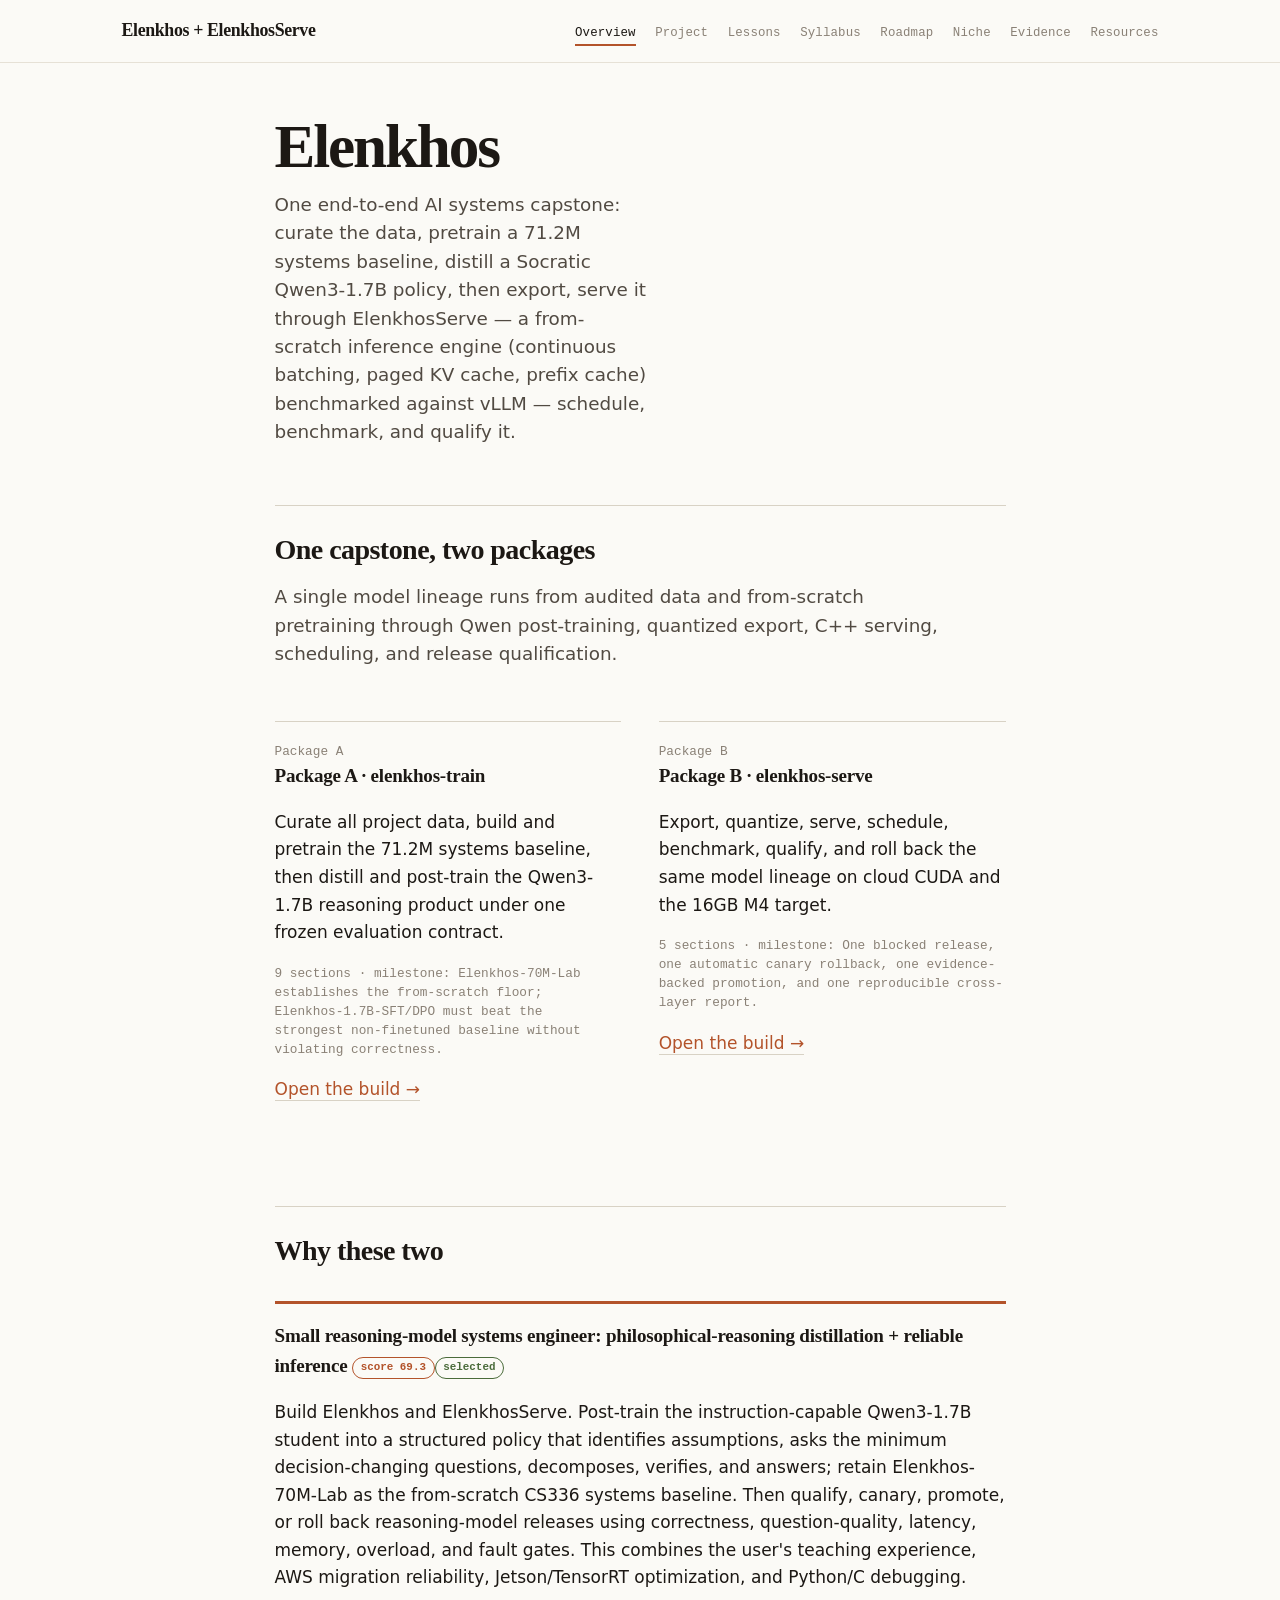
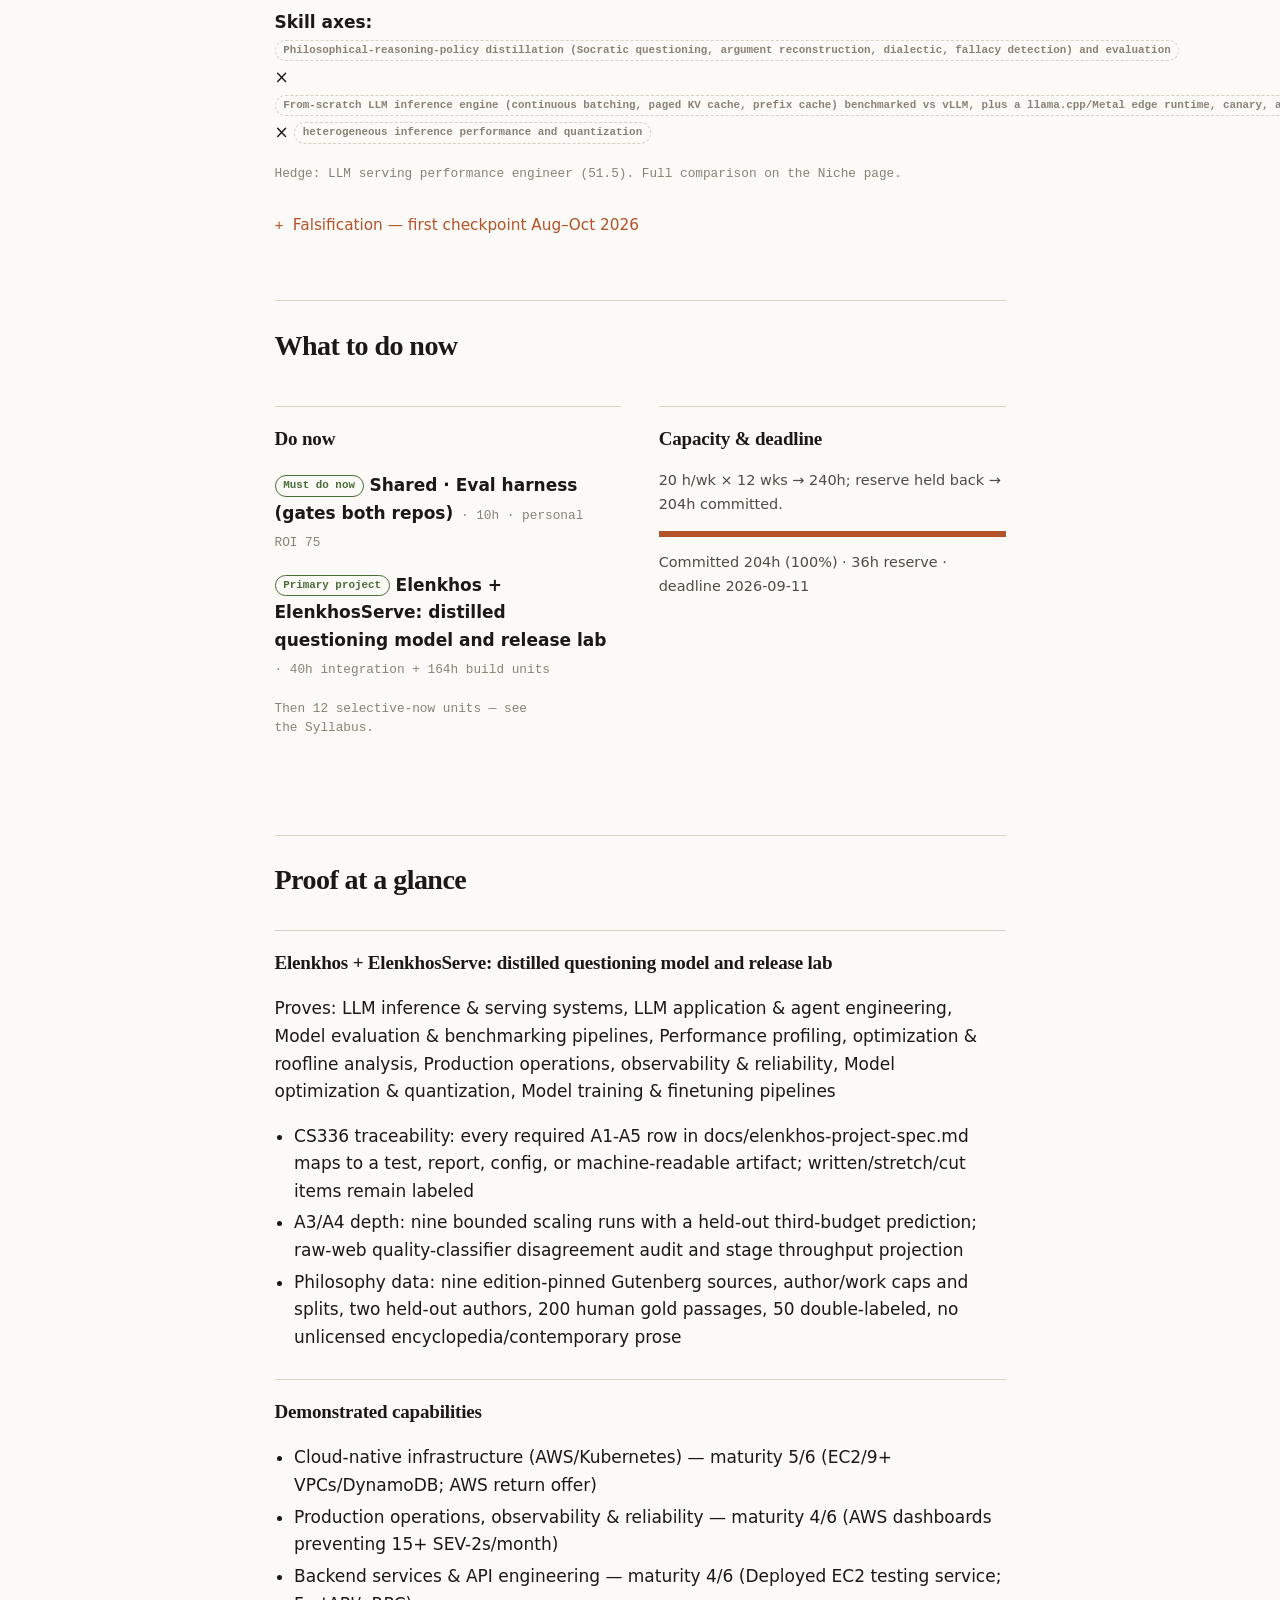
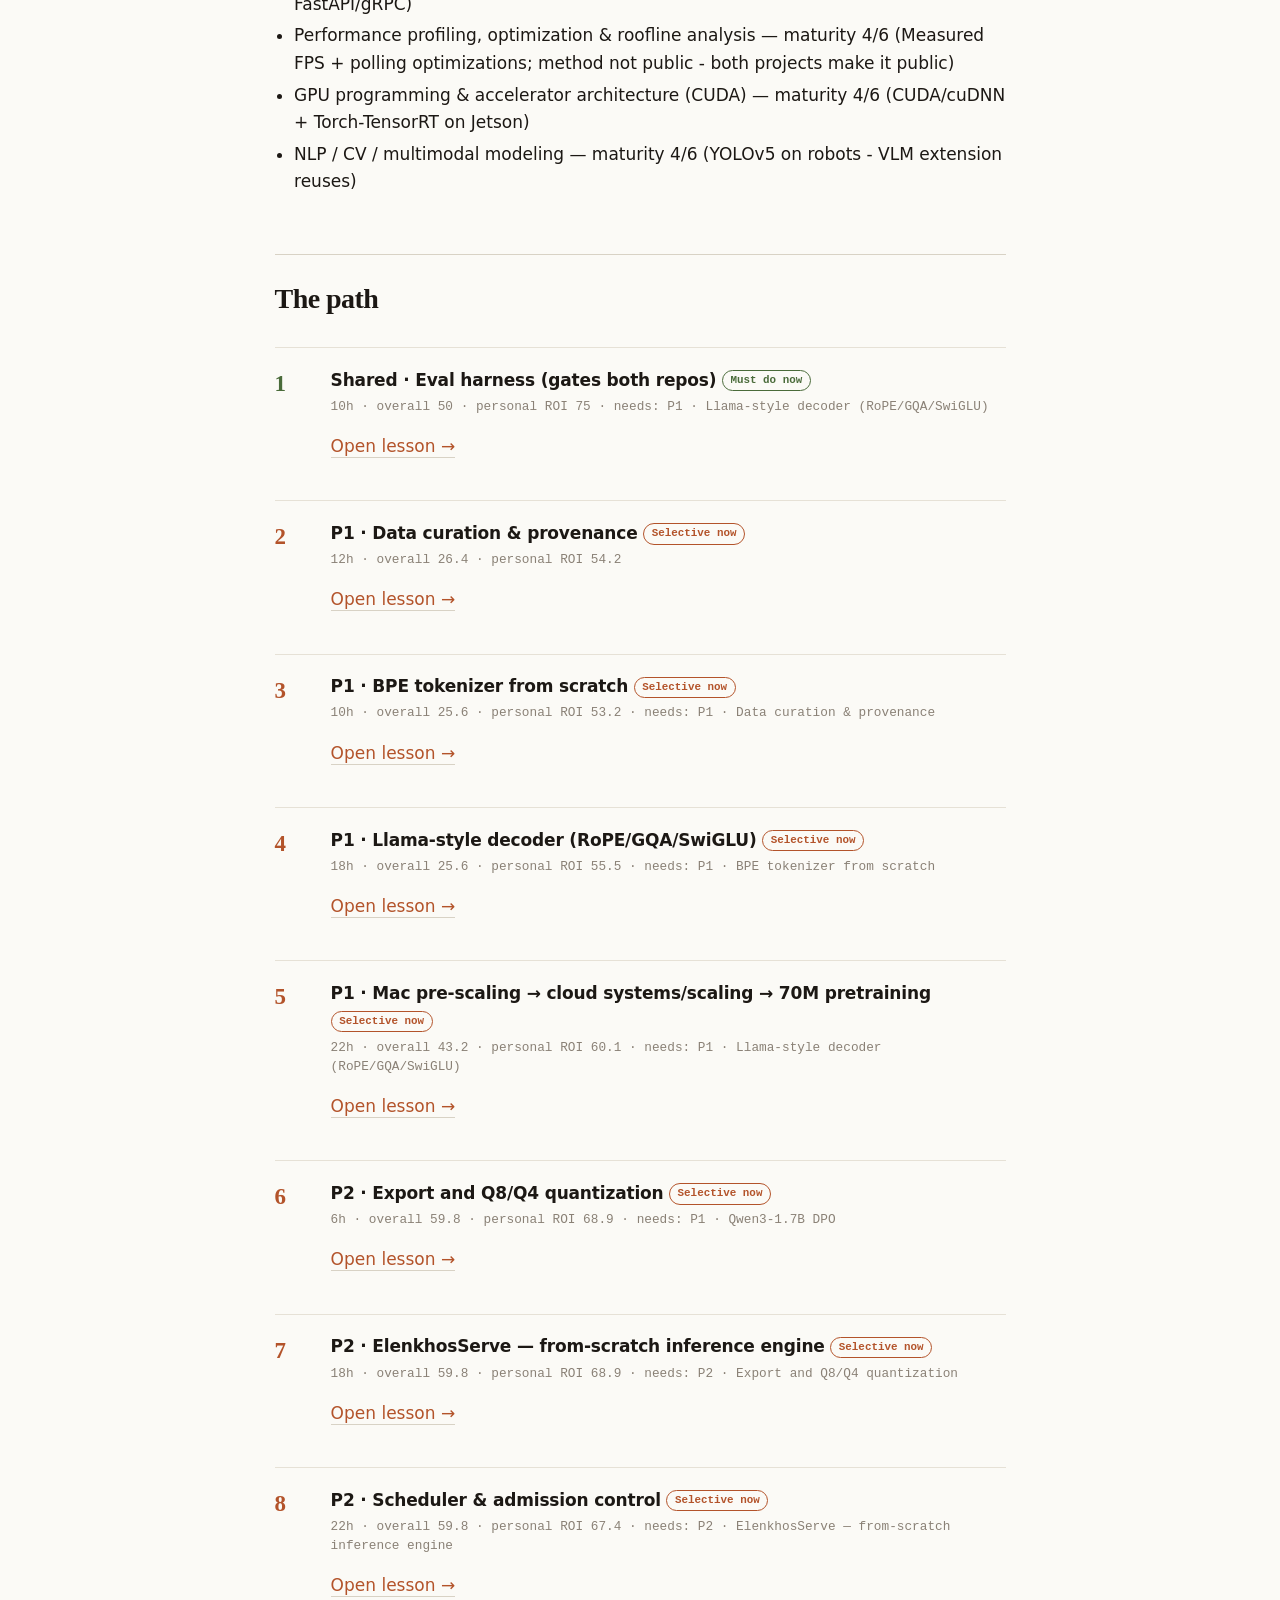
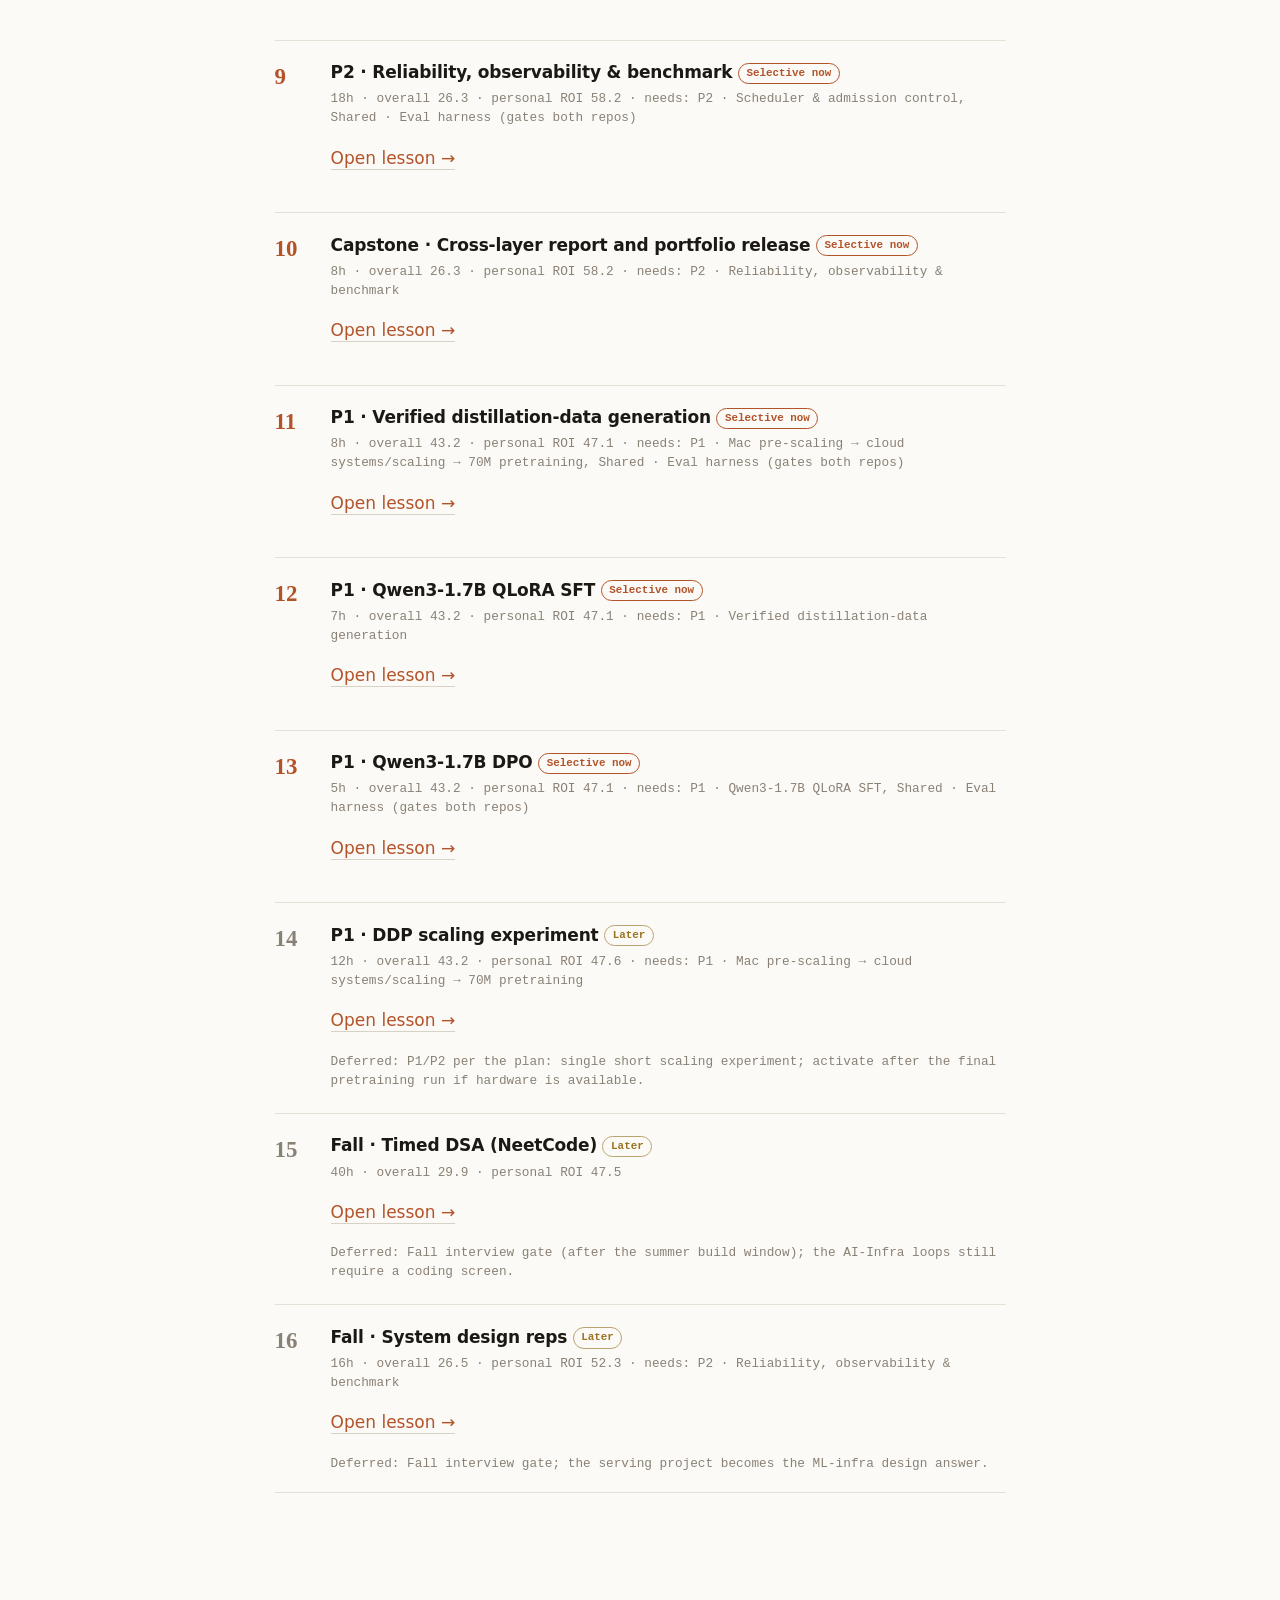
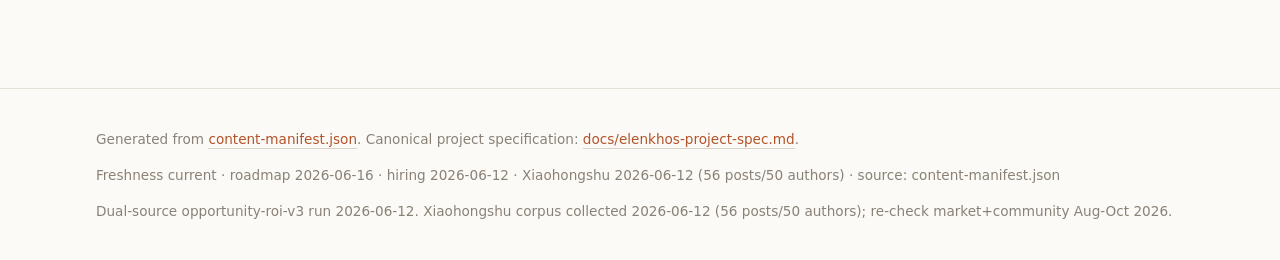
==== index.html @ 650b789c "Restructure serving half: from-scratch ElenkhosServe engine + edge runtime Reframe the serving phase" ====
<!DOCTYPE html>
<html lang="en"><head>
<meta charset="utf-8"><meta name="viewport" content="width=device-width, initial-scale=1">
<title>Overview · Elenkhos + ElenkhosServe</title><meta name="description" content="Distill a small model to reason like a philosopher — ask minimal questions, reconstruct arguments, debate objections, and catch fallacies — then qualify and serve it through ElenkhosServe.">
<link rel="stylesheet" href="styles.css?v=20260615c"></head>
<body data-page="overview">
<a class="skip-link" href="#main">Skip to content</a>
<header class="site-header"><div class="header-inner">
<a class="site-title" href="index.html">Elenkhos + ElenkhosServe</a>
<nav class="site-nav" aria-label="Site"><ul>
<li><a href="index.html" aria-current="page">Overview</a></li>
<li><a href="pages/projects.html">Project</a></li>
<li><a href="pages/lessons.html">Lessons</a></li>
<li><a href="pages/syllabus.html">Syllabus</a></li>
<li><a href="pages/roadmap.html">Roadmap</a></li>
<li><a href="pages/niche.html">Niche</a></li>
<li><a href="pages/evidence.html">Evidence</a></li>
<li><a href="pages/resources.html">Resources</a></li>
</ul></nav></div></header>
<main id="main" data-canonical-id="page-overview">
<h1>Elenkhos</h1><p class="lede">One end-to-end AI systems capstone: curate the data, pretrain a 71.2M systems baseline, distill a Socratic Qwen3-1.7B policy, then export, serve it through ElenkhosServe — a from-scratch inference engine (continuous batching, paged KV cache, prefix cache) benchmarked against vLLM — schedule, benchmark, and qualify it.</p>
<noscript><p>This site renders from <a href="content-manifest.json">content-manifest.json</a>. Enable JavaScript or read the canonical data files.</p></noscript>
</main>
<footer class="site-footer"><div class="inner">
<p>Generated from <a href="content-manifest.json">content-manifest.json</a>. Canonical project specification: <a href="docs/elenkhos-project-spec.md">docs/elenkhos-project-spec.md</a>.</p>
</div></footer>
<script src="manifest-data.js?v=20260615c"></script><script src="signals-data.js?v=20260615a"></script><script src="app.js?v=20260615c"></script>
</body></html>
---- styles.css ----
/* Original warm-paper minimalist direction (huashu-design pass).
   Direction: quiet editorial notes with rust accents, serif display type,
   compact experiment tables, visible configs and gates, and hairline hierarchy.
   Invariants preserved: :focus-visible, prefers-reduced-motion,
   .visually-hidden, .table-wrap, text-labeled chips. */

:root {
  --paper:   #fbfaf6;
  --raise:   #ffffff;
  --ink:     #1c1814;
  --ink-2:   #514a42;
  --ink-3:   #8a8176;
  --rule:    #e6e1d6;
  --rule-2:  #d8d2c5;
  --accent:  #b3532a;
  --accent-2:#8f3f1d;
  --accent-wash:#f6ece4;
  --good:    #4a6b3a;
  --warn:    #9a7320;
  --danger:  #9a4a37;
  --maxw: 46rem;
  --wide: 64rem;
  --serif: "Iowan Old Style", "Palatino Linotype", Palatino, "Book Antiqua", Georgia, serif;
  --sans: -apple-system, BlinkMacSystemFont, "Segoe UI", system-ui, sans-serif;
  --mono: "SF Mono", "JetBrains Mono", ui-monospace, Menlo, monospace;
  font-size: 17px;
}

* { box-sizing: border-box; }
html, body { margin: 0; padding: 0; }
body {
  background: var(--paper); color: var(--ink);
  font-family: var(--sans); line-height: 1.62;
  -webkit-font-smoothing: antialiased; text-rendering: optimizeLegibility;
}
::selection { background: var(--accent-wash); }

a { color: var(--accent); text-decoration: none; border-bottom: 1px solid var(--rule-2); padding-bottom: 1px; }
a:hover { color: var(--accent-2); border-bottom-color: currentColor; }
a:focus-visible, button:focus-visible, [tabindex]:focus-visible, summary:focus-visible, select:focus-visible {
  outline: 2px solid var(--accent); outline-offset: 3px; border-radius: 2px;
}

.skip-link { position: absolute; left: -9999px; top: 0; background: var(--ink); color: var(--paper); padding: .5rem 1rem; z-index: 50; }
.skip-link:focus { left: .5rem; top: .5rem; }

/* ---------- header ---------- */
header.site-header { border-bottom: 1px solid var(--rule); background: rgba(251,250,246,.96); position: sticky; top: 0; z-index: 20; }
.header-inner { max-width: var(--wide); margin: 0 auto; padding: .75rem 1.5rem; display: flex; flex-wrap: wrap; align-items: center; gap: .6rem 1.1rem; }
.site-title { font-family: var(--serif); font-weight: 700; font-size: 1.05rem; letter-spacing: -.02em; color: var(--ink); border: 0; margin-right: auto; }
.site-title:hover { color: var(--accent); }
nav.site-nav ul { display: flex; flex-wrap: wrap; gap: 0 1.15rem; list-style: none; margin: 0; padding: 0; }
nav.site-nav a { color: var(--ink-3); font-family: var(--mono); font-size: .73rem; letter-spacing: .01em; text-transform: none; border: 0; padding: .25rem 0; }
nav.site-nav a[aria-current="page"] { color: var(--ink); border-bottom: 2px solid var(--accent); }
nav.site-nav a:hover { color: var(--ink); }

/* ---------- type ---------- */
main { max-width: var(--maxw); margin: 0 auto; padding: 2.8rem 1.5rem 6rem; overflow-wrap: anywhere; }
main.wide, body[data-page="roadmap"] main, body[data-page="projects"] main, body[data-page="evidence"] main, body[data-page="resources"] main { max-width: var(--wide); }
.project-facts dd { overflow-wrap: anywhere; }
h1 { font-family: var(--serif); font-weight: 600; font-size: clamp(2.2rem, 5vw, 3.6rem); line-height: 1.04; letter-spacing: -.035em; margin: .3rem 0 .7rem; text-wrap: balance; }
h2 { font-family: var(--serif); font-weight: 600; font-size: 1.65rem; letter-spacing: -.02em; margin: 3.4rem 0 .65rem; padding-top: 1.25rem; border-top: 1px solid var(--rule-2); scroll-margin-top: 5rem; }
h3 { font-family: var(--serif); font-weight: 600; font-size: 1.12rem; letter-spacing: -.01em; margin: 1.65rem 0 .35rem; }
h4 { margin: 1.8rem 0 .4rem; font: 700 .78rem/1.3 var(--mono); letter-spacing: .02em; text-transform: uppercase; color: var(--ink-2); }
p { text-wrap: pretty; }
.lede { font-size: 1.08rem; line-height: 1.55; color: var(--ink-2); font-weight: 450; max-width: 58ch; margin: .2rem 0 1.5rem; }
main > p.lede:first-of-type { max-width: 32ch; }
strong { font-weight: 650; }

/* ---------- surfaces: hairline-first, not card-soup ---------- */
.card { background: transparent; border: 0; border-top: 1px solid var(--rule-2); border-radius: 0; padding: 1rem 0 0; margin: 1.6rem 0; box-shadow: none; }
.card h3 { margin-top: 0; }
.detail-panel { border-top: 3px solid var(--accent); }
.grid { display: grid; gap: 1.4rem 2.2rem; }
@media (min-width: 720px) { .grid-2 { grid-template-columns: 1fr 1fr; } .grid-3 { grid-template-columns: repeat(3,1fr); } }

dl { margin: .5rem 0; }
dt { font: .7rem/1.3 var(--mono); letter-spacing: .02em; text-transform: none; color: var(--ink-3); margin-top: 1rem; }
dd { margin: .1rem 0 0; }

/* ---------- chips: quiet, text-first ---------- */
.chip { display: inline-block; font: 600 .64rem/1.4 var(--mono); letter-spacing: 0; text-transform: none;
  padding: .12rem .45rem; border: 1px solid var(--rule-2); border-radius: 999px; color: var(--ink-3); background: transparent; white-space: nowrap; vertical-align: middle; }
.chip.status-must_do_now { color: var(--good); border-color: var(--good); }
.chip.status-selective_now { color: var(--accent); border-color: var(--accent); }
.chip.status-later { color: var(--warn); border-color: color-mix(in srgb, var(--warn) 50%, var(--rule-2)); }
.chip.status-optional { color: var(--ink-3); }
.chip.status-cut_for_now, .chip.decision-rejected { color: var(--danger); border-color: color-mix(in srgb, var(--danger) 45%, var(--rule-2)); }
.chip.priority-P0 { color: var(--paper); background: var(--accent); border-color: var(--accent); }
.chip.priority-P1 { color: var(--accent); border-color: var(--accent); }
.chip.priority-P2, .chip.priority-watch { color: var(--ink-3); }
.chip.lane { border-style: dashed; }
.scorerow { display: flex; flex-wrap: wrap; gap: .4rem; margin: .5rem 0; }
.chip.src-market { color: var(--ink-2); border-color: var(--rule-2); }
.chip.src-xhs { color: var(--accent); border-color: color-mix(in srgb, var(--accent) 40%, var(--rule-2)); }
.chip.src-overall { color: var(--paper); background: var(--ink); border-color: var(--ink); }

/* ---------- tables: editorial, ruled ---------- */
table { border-collapse: collapse; width: 100%; font-size: .82rem; font-variant-numeric: tabular-nums; background: var(--raise); }
caption { text-align: left; color: var(--ink-3); font-size: .8rem; padding: 0 0 .5rem; }
th, td { text-align: left; padding: .6rem .7rem; border-bottom: 1px solid var(--rule); vertical-align: top; }
thead th { font: 600 .65rem/1.3 var(--mono); letter-spacing: .01em; text-transform: none; color: var(--ink-3); border-bottom: 1.5px solid var(--rule-2); }
tbody tr:hover { background: color-mix(in srgb, var(--accent-wash) 50%, transparent); }
.table-wrap { overflow-x: auto; border: 0; }

/* ---------- capacity ---------- */
.capacity-bar { height: 6px; background: var(--rule); border-radius: 0; overflow: hidden; margin: .5rem 0; }
.capacity-bar > span { display: block; height: 100%; background: var(--accent); }
.capacity-note { font-size: .85rem; color: var(--ink-2); }

/* ---------- the numbered project/path spine (signature detail) ---------- */
.path { list-style: none; margin: 1.5rem 0; padding: 0; }
.path li { position: relative; padding: 1.1rem 0 1.1rem 3.3rem; border-top: 1px solid var(--rule); }
.path li:last-child { border-bottom: 1px solid var(--rule); }
.path .dot { position: absolute; left: 0; top: 1rem; width: 2.1rem; height: 2.1rem; border: 0; background: transparent;
  display: flex; align-items: flex-start; justify-content: flex-start; box-shadow: none;
  font-family: var(--serif); font-size: 1.35rem; font-weight: 600; color: var(--rule-2); }
.path li[data-status="must_do_now"] .dot { color: var(--good); }
.path li[data-status="selective_now"] .dot { color: var(--accent); }
.path li[data-status="later"] .dot { color: var(--ink-3); }
.path strong { font-size: 1rem; font-weight: 700; letter-spacing: -.01em; }
.path-meta { font: .75rem/1.5 var(--mono); color: var(--ink-3); margin-top: .15rem; }
.path details, details { border: 0; border-radius: 0; padding: 0; margin: .5rem 0; background: transparent; }
details summary { cursor: pointer; font-size: .9rem; color: var(--accent); list-style: none; padding: .2rem 0; }
details summary::-webkit-details-marker { display: none; }
details summary::before { content: "+ "; font-family: var(--mono); }
details[open] summary::before { content: "– "; }
details[open] summary { color: var(--ink-2); }
.code-panel { border-top: 1px solid var(--rule); padding-top: .35rem; }
.pipeline-panel { border-top: 1px solid var(--rule); padding-top: .35rem; }
.pipeline-panel .project-facts { margin-top: .75rem; }

/* ---------- training pipeline: data flow + sanity-vs-scale phases ---------- */
.data-flow { list-style: none; counter-reset: flow; padding-left: 0; margin: .5rem 0 1.3rem; }
.data-flow > li { counter-increment: flow; position: relative; border-left: 2px solid var(--rule-2); padding: .3rem 0 .45rem 2.2rem; margin: 0; }
.data-flow > li::before { content: counter(flow); position: absolute; left: .5rem; top: .25rem; font: 600 .95rem/1 var(--serif); color: var(--accent); }
.training-phases { margin: 1rem 0 1.4rem; }
.phase-card { border-left: 3px solid var(--rule-2); padding: .15rem 0 .15rem 1rem; margin: 0; }
.phase-card.is-sanity { border-left-color: var(--good); }
.phase-card.is-scale { border-left-color: var(--accent); }
.phase-card h4, .phase-card h5 { margin: 0 0 .15rem; font: 700 .85rem/1.35 var(--mono); letter-spacing: .01em; color: var(--ink); text-transform: none; }
.phase-card .project-facts { margin-top: .35rem; }
.code-panel pre {
  max-width: 100%;
  overflow-x: auto;
  padding: .9rem 1rem;
  border: 1px solid var(--rule);
  border-radius: 4px;
  background: var(--raise);
  color: var(--ink);
  font: .78rem/1.55 var(--mono);
  tab-size: 2;
}
.code-panel code { font: inherit; white-space: pre; }
.config {
  max-width: 100%;
  overflow-x: auto;
  margin: .7rem 0 1.2rem;
  padding: 1rem 1.1rem;
  border: 1px solid #3a3028;
  border-radius: 5px;
  background: #241f1a;
  color: #f3eee7;
  font: .77rem/1.6 var(--mono);
  white-space: pre;
  tab-size: 2;
}
main > section { scroll-margin-top: 5rem; }
body[data-page="lessons"] main > section { padding-bottom: 1rem; }
body[data-page="lessons"] main > section + section { margin-top: 2.5rem; }

/* ---------- filters ---------- */
.filterbar { display: flex; flex-wrap: wrap; gap: .5rem; margin: 1.2rem 0; }
.filterbar button { border: 1px solid var(--rule-2); background: transparent; border-radius: 999px; padding: .25rem .8rem; font: inherit; font-size: .78rem; letter-spacing: .03em; cursor: pointer; color: var(--ink-3); }
.filterbar button:hover { color: var(--ink); border-color: var(--ink-3); }
.filterbar button[aria-pressed="true"] { background: var(--ink); color: var(--paper); border-color: var(--ink); }
.filterbar a.chip { text-decoration: none; }

/* ---------- dependency board ---------- */
.dep-board { display: grid; gap: 1.4rem; margin: 1.4rem 0; }
@media (min-width: 860px) { .dep-board { grid-template-columns: repeat(4,1fr); } }
.dep-col { border-top: 1.5px solid var(--rule-2); padding-top: .5rem; }
.dep-col h3 { margin: 0 0 .5rem; font-family: var(--sans); font-size: .68rem; letter-spacing: .07em; text-transform: uppercase; color: var(--ink-3); font-weight: 600; }
.unit-node { display: block; width: 100%; text-align: left; border: 0; border-left: 2px solid var(--rule-2); border-radius: 0; padding: .45rem 0 .55rem .7rem; margin: 0 0 .9rem; background: transparent; cursor: pointer; font: inherit; color: inherit; }
.unit-node:hover { border-left-color: var(--accent); }
.unit-node strong { font-weight: 700; }
.unit-node .hours { color: var(--ink-3); font-size: .78rem; display: block; margin-top: .15rem; }
.unit-node[aria-pressed="true"] { border-left-color: var(--accent); border-left-width: 3px; }
.unit-node.is-prereq { border-left-color: var(--good); }
.unit-node.dimmed { opacity: .42; }

/* exercise / gate list */
.gate-list-block { list-style: none; padding: 0; margin: .6rem 0; }
.gate-list-block > li { border-left: 2px solid var(--rule-2); padding: .35rem 0 .35rem .8rem; margin: .55rem 0; }
ul { padding-left: 1.15rem; }
li { margin: .25rem 0; }

footer.site-footer { border-top: 1px solid var(--rule); margin-top: 4rem; padding: 1.5rem; font-size: .8rem; color: var(--ink-3); }
.site-footer .inner { max-width: var(--wide); margin: 0 auto; }
.provenance { font-size: .8rem; color: var(--ink-3); }

.visually-hidden { position: absolute; width: 1px; height: 1px; margin: -1px; padding: 0; overflow: hidden; clip: rect(0 0 0 0); white-space: nowrap; border: 0; }

/* motion: one quiet settle; honor reduced-motion */
main { animation: rise .4s ease both; }
@keyframes rise { from { opacity: 0; transform: translateY(4px); } to { opacity: 1; transform: none; } }
button, .unit-node, a, summary, .chip { transition: color .15s ease, border-color .15s ease, background-color .15s ease, opacity .15s ease; }
@media (prefers-reduced-motion: reduce) {
  *, *::before, *::after { transition-duration: .01ms !important; animation-duration: .01ms !important; animation-iteration-count: 1 !important; scroll-behavior: auto !important; }
  main { animation: none; }
}
@media (max-width: 640px) {
  :root { font-size: 16px; }
  .header-inner { padding: .7rem 1.1rem; }
  nav.site-nav { order: 3; width: 100%; overflow-x: auto; padding-bottom: .2rem; }
  nav.site-nav ul { width: max-content; flex-wrap: nowrap; }
  main { padding: 1.6rem 1.1rem 4rem; }
  h2 { margin-top: 2.2rem; }
  th, td { min-width: 8rem; }
}
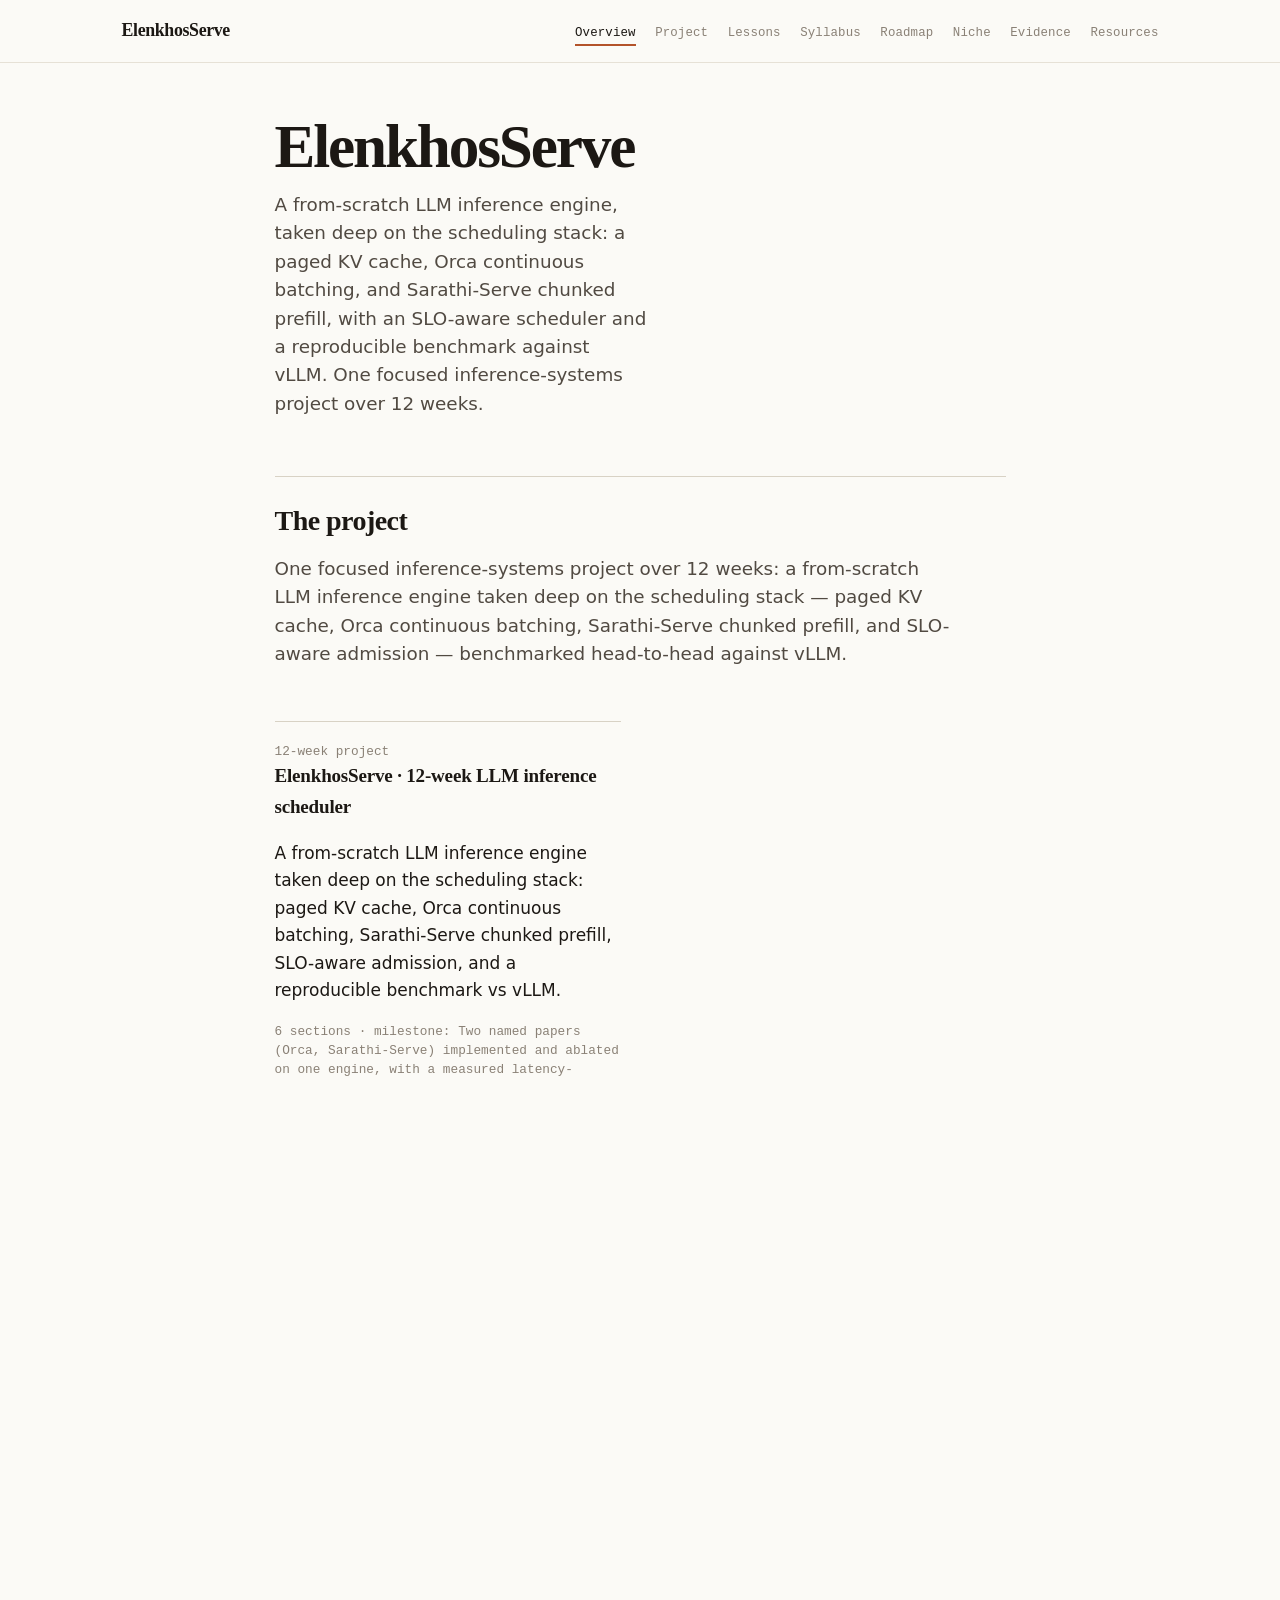
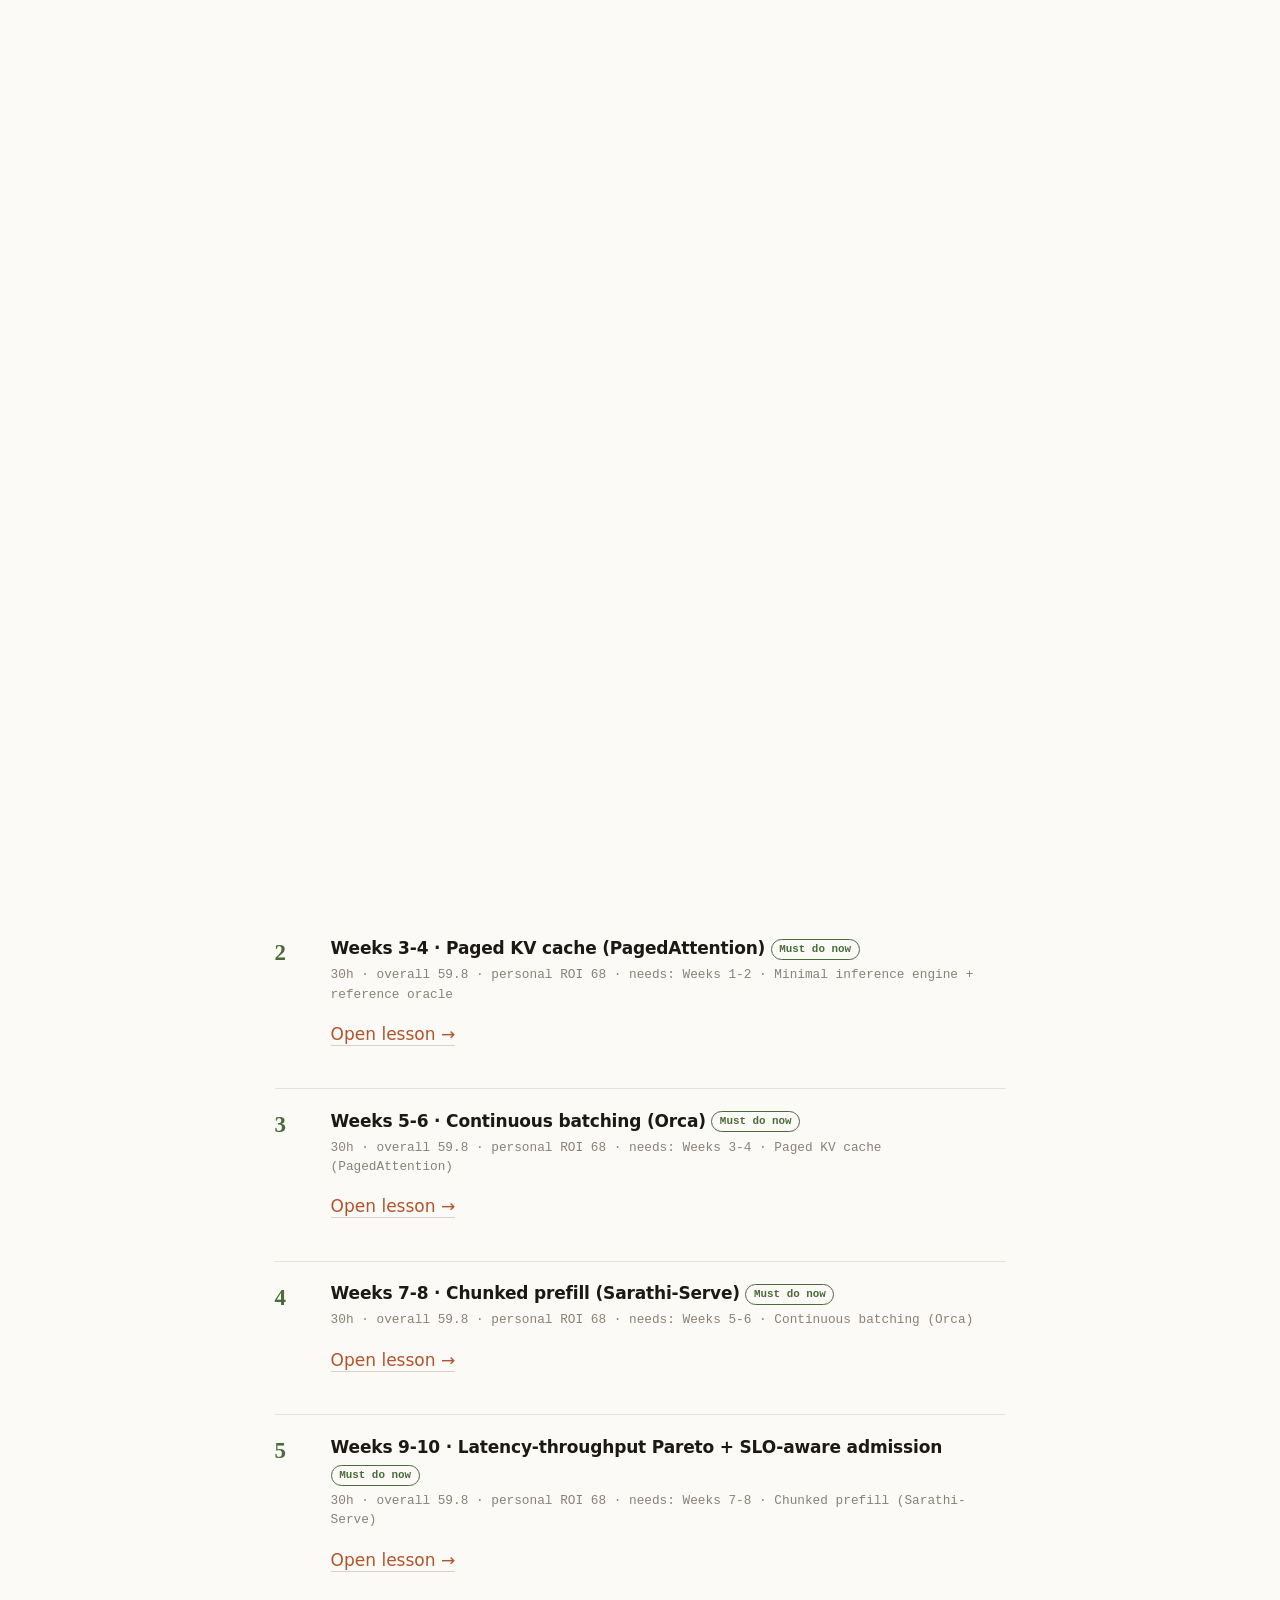
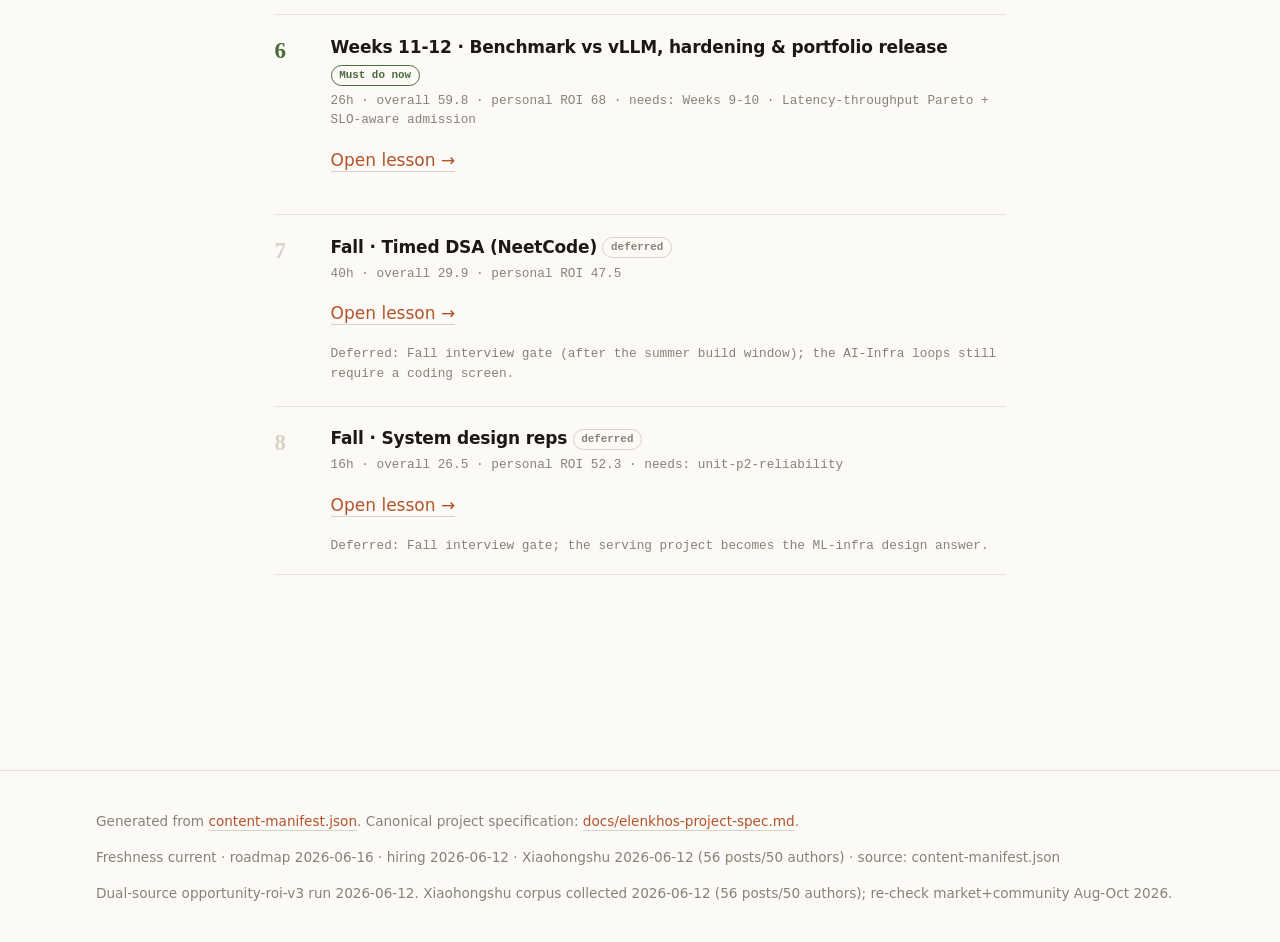
==== commit d47bb544: "Refocus site: single 12-week LLM inference-scheduler project Full revision from the two-package trai" ====
--- a/index.html
+++ b/index.html
@@ -1,12 +1,12 @@
 <!DOCTYPE html>
 <html lang="en"><head>
 <meta charset="utf-8"><meta name="viewport" content="width=device-width, initial-scale=1">
-<title>Overview · Elenkhos + ElenkhosServe</title><meta name="description" content="Distill a small model to reason like a philosopher — ask minimal questions, reconstruct arguments, debate objections, and catch fallacies — then qualify and serve it through ElenkhosServe.">
-<link rel="stylesheet" href="styles.css?v=20260615c"></head>
+<title>Overview · ElenkhosServe</title><meta name="description" content="A 12-week, depth-first LLM inference project: build a from-scratch engine, then implement a paged KV cache, Orca continuous batching, and Sarathi-Serve chunked prefill, benchmarked against vLLM.">
+<link rel="stylesheet" href="styles.css?v=20260616a"></head>
 <body data-page="overview">
 <a class="skip-link" href="#main">Skip to content</a>
 <header class="site-header"><div class="header-inner">
-<a class="site-title" href="index.html">Elenkhos + ElenkhosServe</a>
+<a class="site-title" href="index.html">ElenkhosServe</a>
 <nav class="site-nav" aria-label="Site"><ul>
 <li><a href="index.html" aria-current="page">Overview</a></li>
 <li><a href="pages/projects.html">Project</a></li>
@@ -18,11 +18,11 @@
 <li><a href="pages/resources.html">Resources</a></li>
 </ul></nav></div></header>
 <main id="main" data-canonical-id="page-overview">
-<h1>Elenkhos</h1><p class="lede">One end-to-end AI systems capstone: curate the data, pretrain a 71.2M systems baseline, distill a Socratic Qwen3-1.7B policy, then export, serve it through ElenkhosServe — a from-scratch inference engine (continuous batching, paged KV cache, prefix cache) benchmarked against vLLM — schedule, benchmark, and qualify it.</p>
+<h1>ElenkhosServe</h1><p class="lede">A from-scratch LLM inference engine, taken deep on the scheduling stack: a paged KV cache, Orca continuous batching, and Sarathi-Serve chunked prefill, with an SLO-aware scheduler and a reproducible benchmark against vLLM. One focused inference-systems project over 12 weeks.</p>
 <noscript><p>This site renders from <a href="content-manifest.json">content-manifest.json</a>. Enable JavaScript or read the canonical data files.</p></noscript>
 </main>
 <footer class="site-footer"><div class="inner">
 <p>Generated from <a href="content-manifest.json">content-manifest.json</a>. Canonical project specification: <a href="docs/elenkhos-project-spec.md">docs/elenkhos-project-spec.md</a>.</p>
 </div></footer>
-<script src="manifest-data.js?v=20260615c"></script><script src="signals-data.js?v=20260615a"></script><script src="app.js?v=20260615c"></script>
+<script src="manifest-data.js?v=20260616a"></script><script src="signals-data.js?v=20260616a"></script><script src="app.js?v=20260616a"></script>
 </body></html>
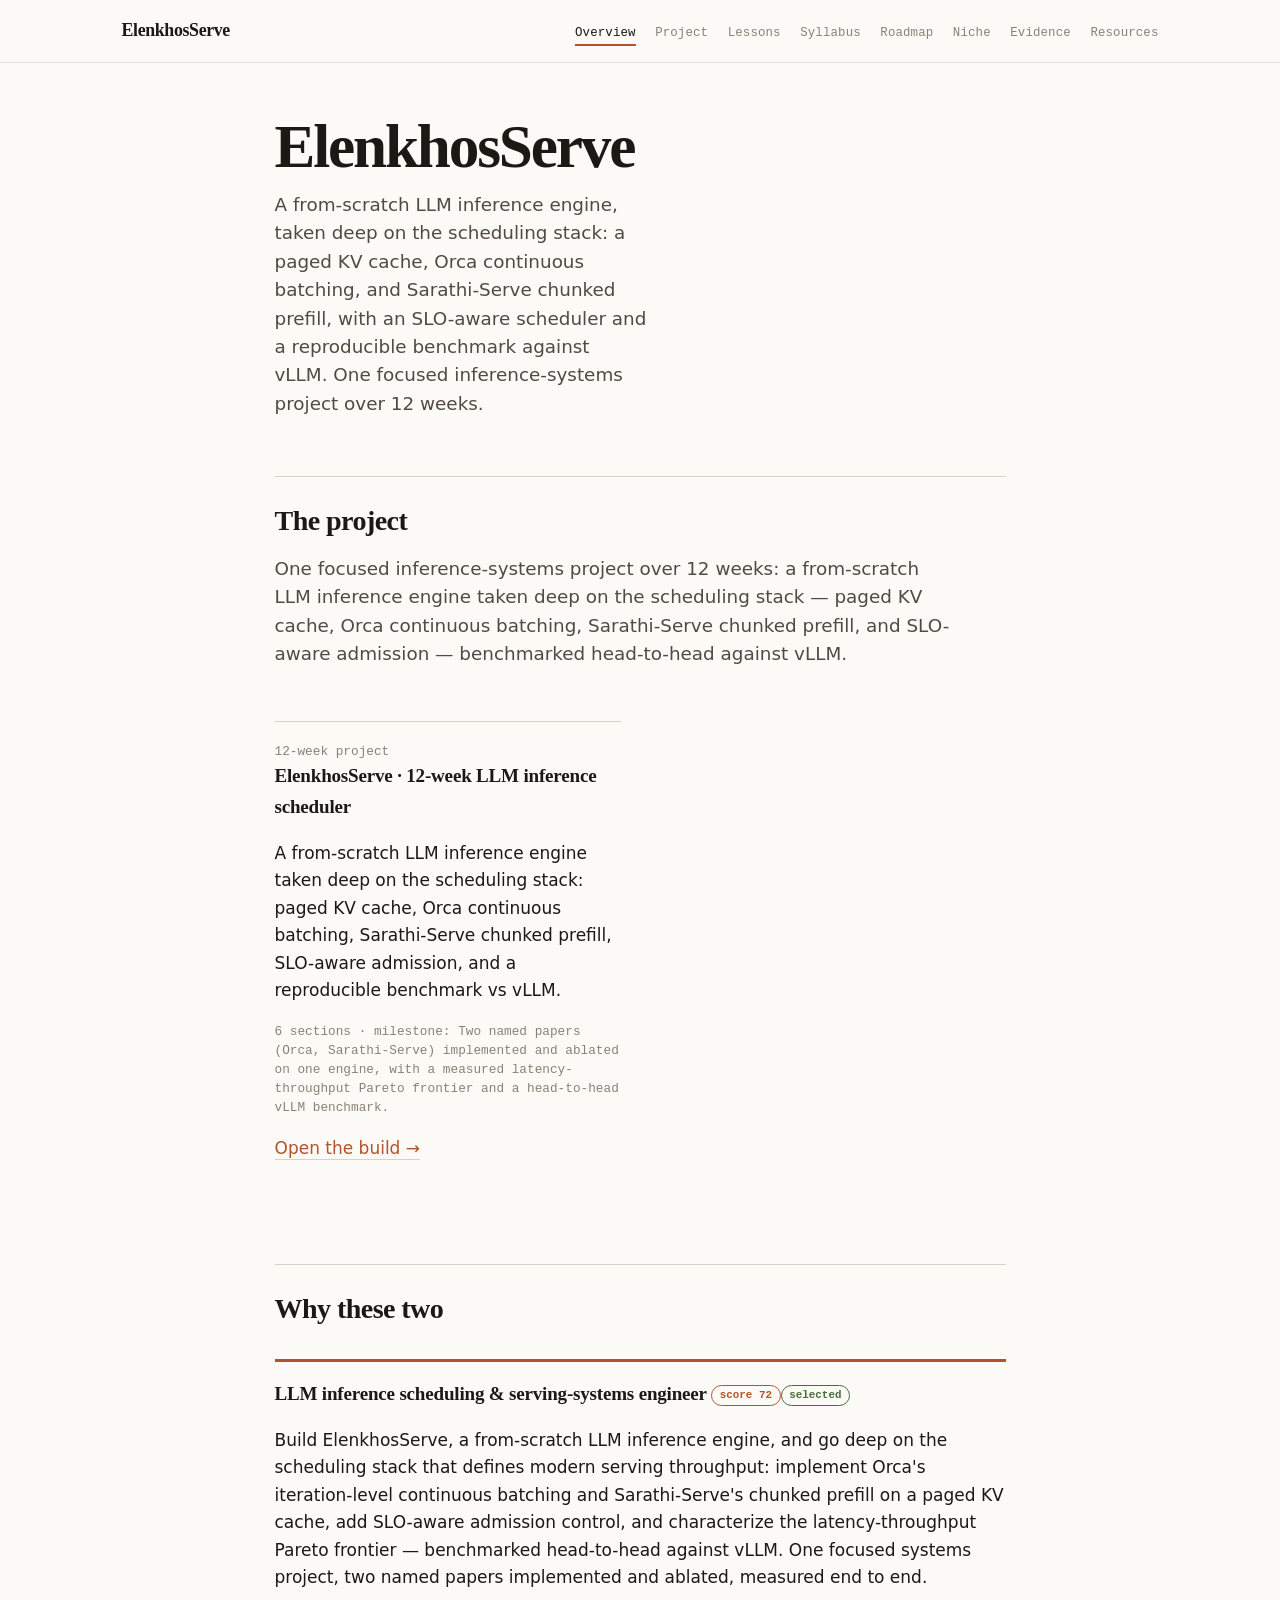
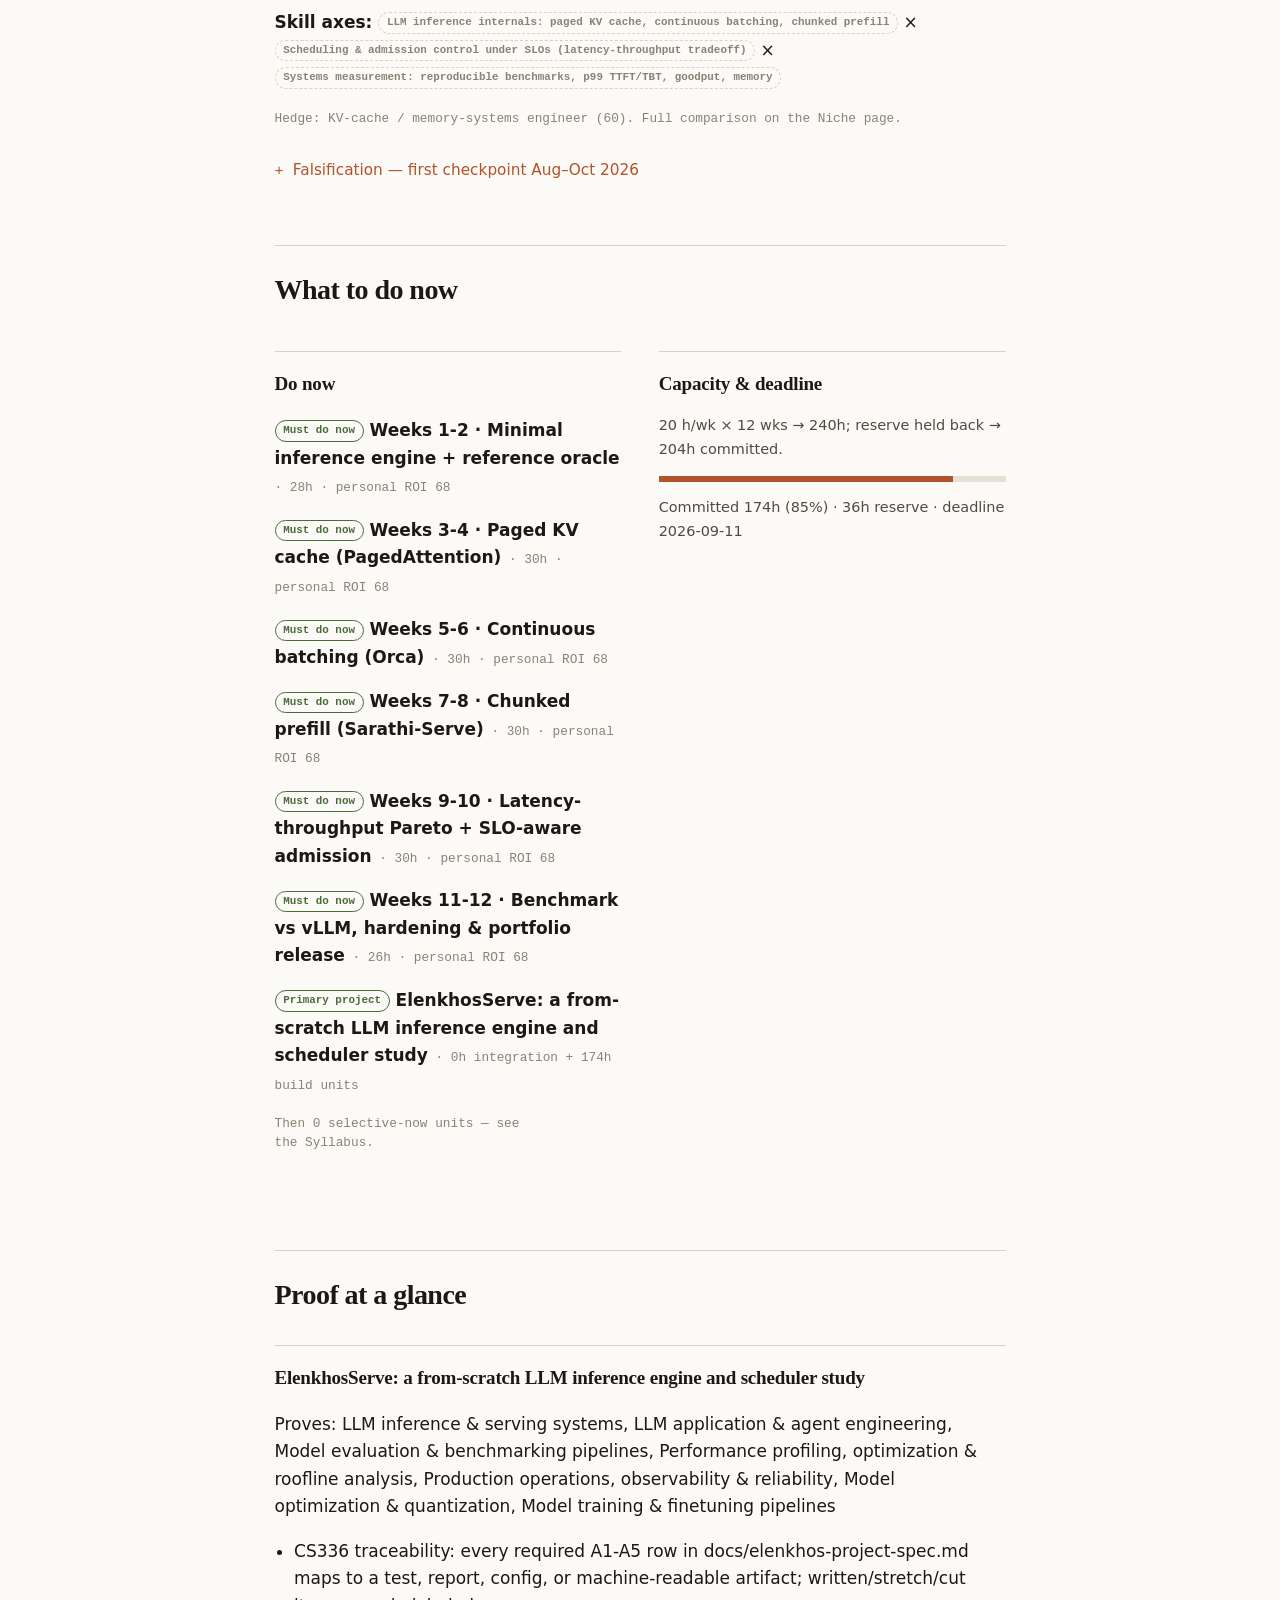
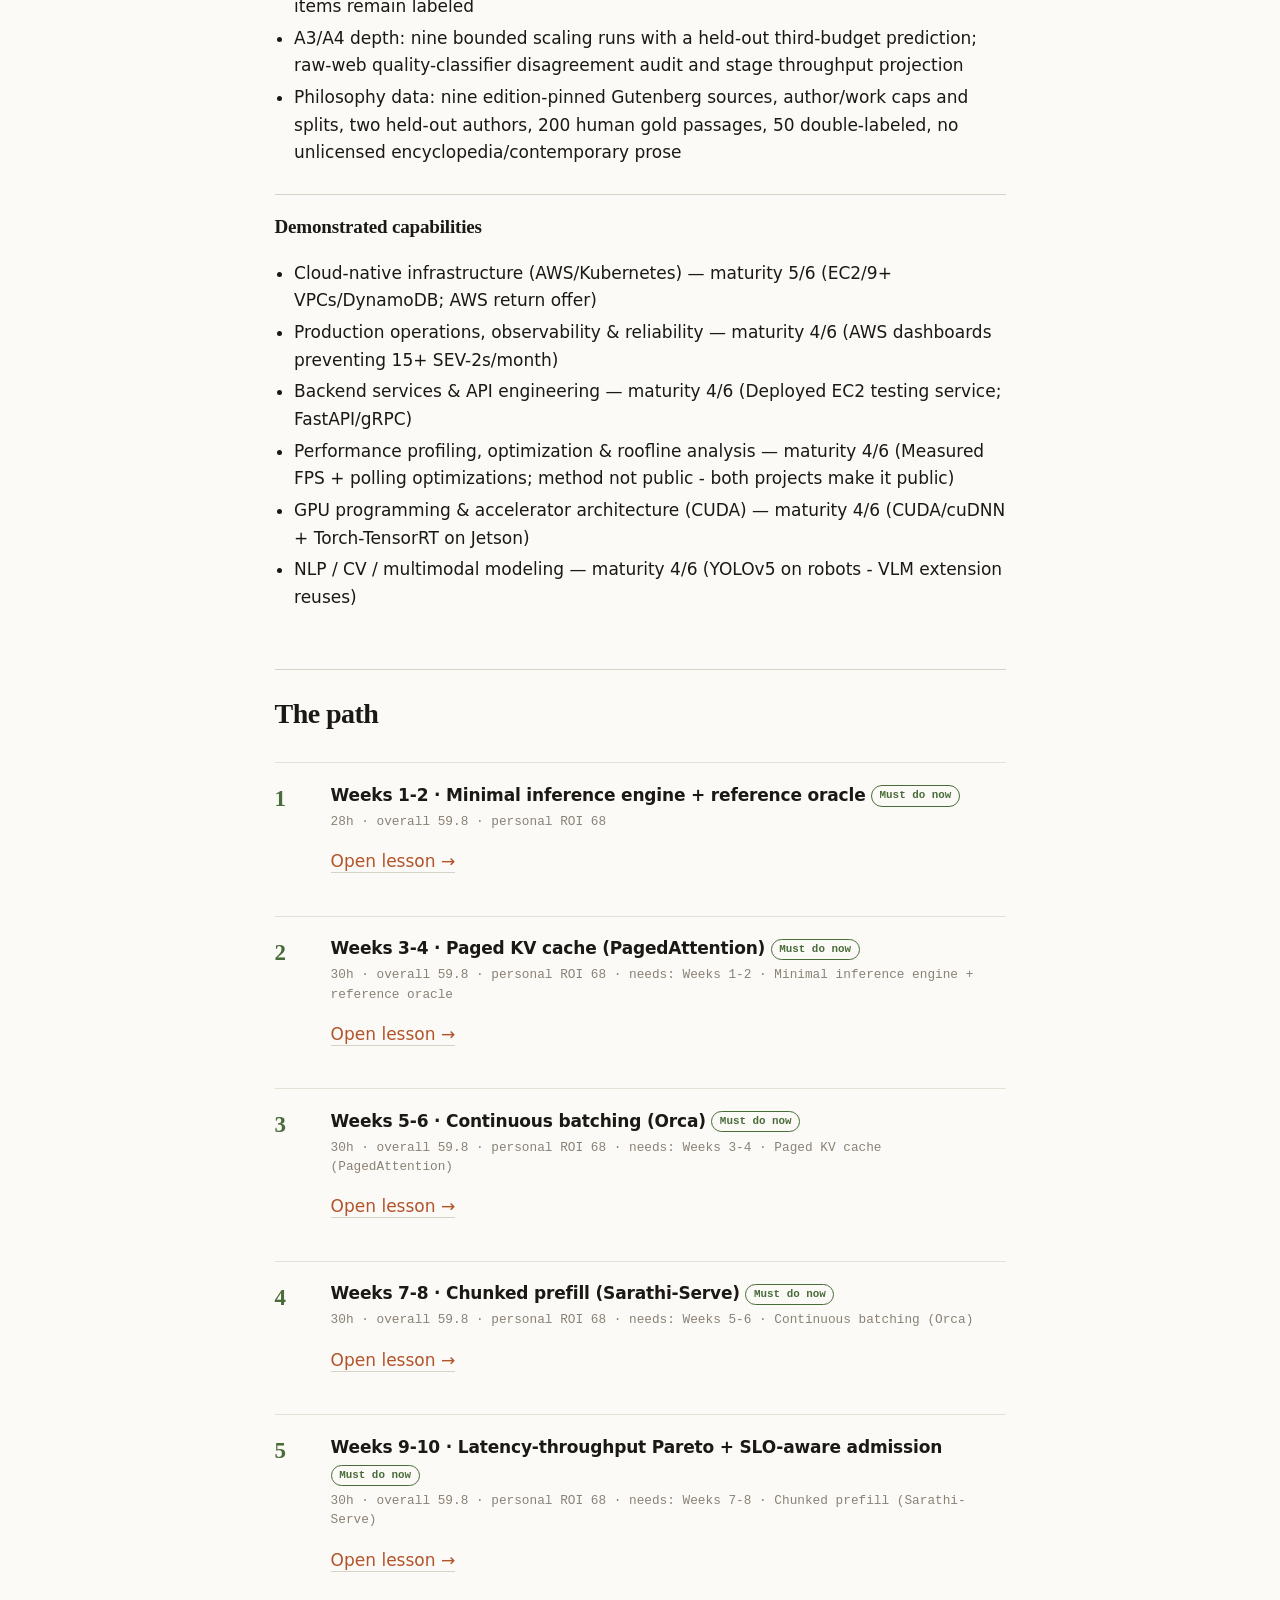
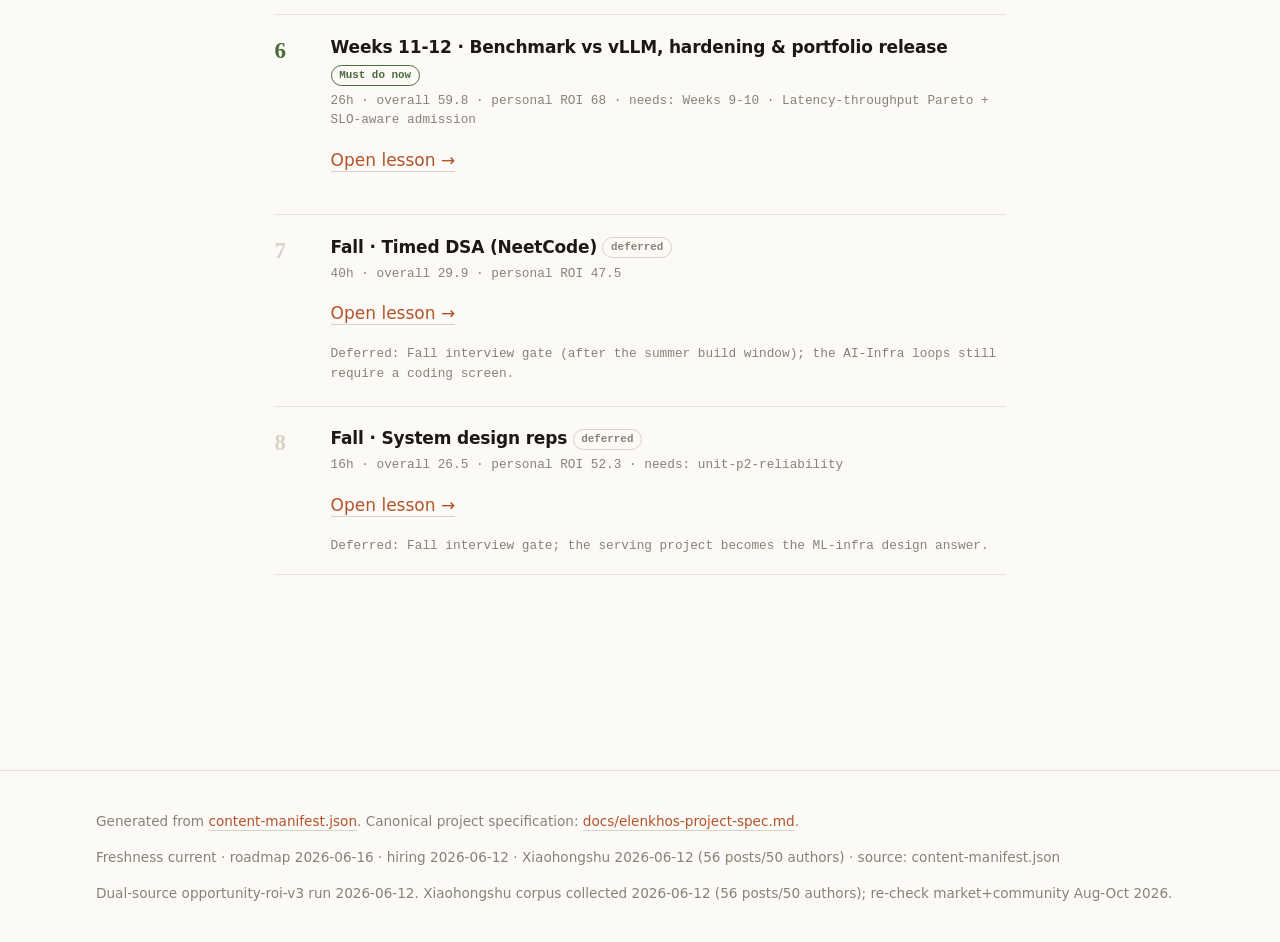
==== commit 6b1ea308: "Add references: tiny-llm, mini-sglang (LMSYS blog), Outcome School - tiny-llm (skyzh): from-scratch " ====
--- a/index.html
+++ b/index.html
@@ -2,7 +2,7 @@
 <html lang="en"><head>
 <meta charset="utf-8"><meta name="viewport" content="width=device-width, initial-scale=1">
 <title>Overview · ElenkhosServe</title><meta name="description" content="A 12-week, depth-first LLM inference project: build a from-scratch engine, then implement a paged KV cache, Orca continuous batching, and Sarathi-Serve chunked prefill, benchmarked against vLLM.">
-<link rel="stylesheet" href="styles.css?v=20260616a"></head>
+<link rel="stylesheet" href="styles.css?v=20260616b"></head>
 <body data-page="overview">
 <a class="skip-link" href="#main">Skip to content</a>
 <header class="site-header"><div class="header-inner">
@@ -24,5 +24,5 @@
 <footer class="site-footer"><div class="inner">
 <p>Generated from <a href="content-manifest.json">content-manifest.json</a>. Canonical project specification: <a href="docs/elenkhos-project-spec.md">docs/elenkhos-project-spec.md</a>.</p>
 </div></footer>
-<script src="manifest-data.js?v=20260616a"></script><script src="signals-data.js?v=20260616a"></script><script src="app.js?v=20260616a"></script>
+<script src="manifest-data.js?v=20260616b"></script><script src="signals-data.js?v=20260616b"></script><script src="app.js?v=20260616b"></script>
 </body></html>
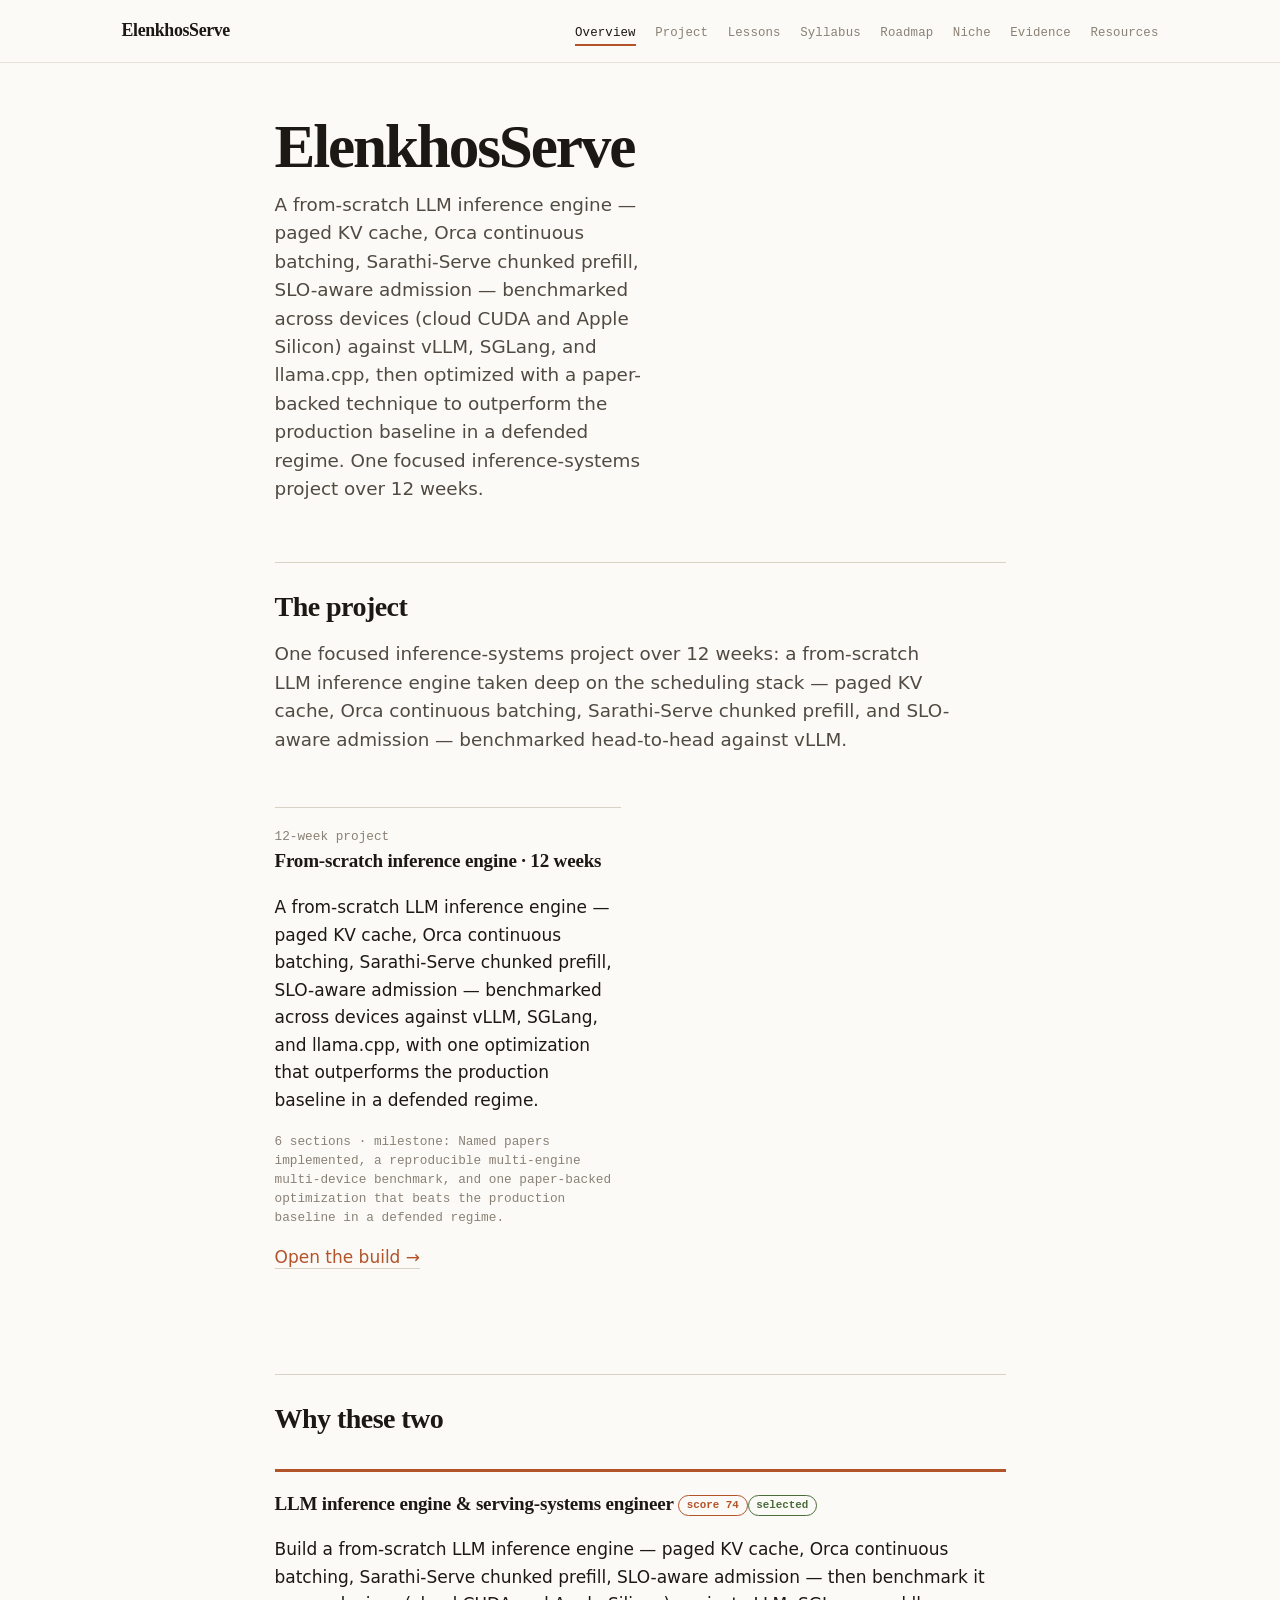
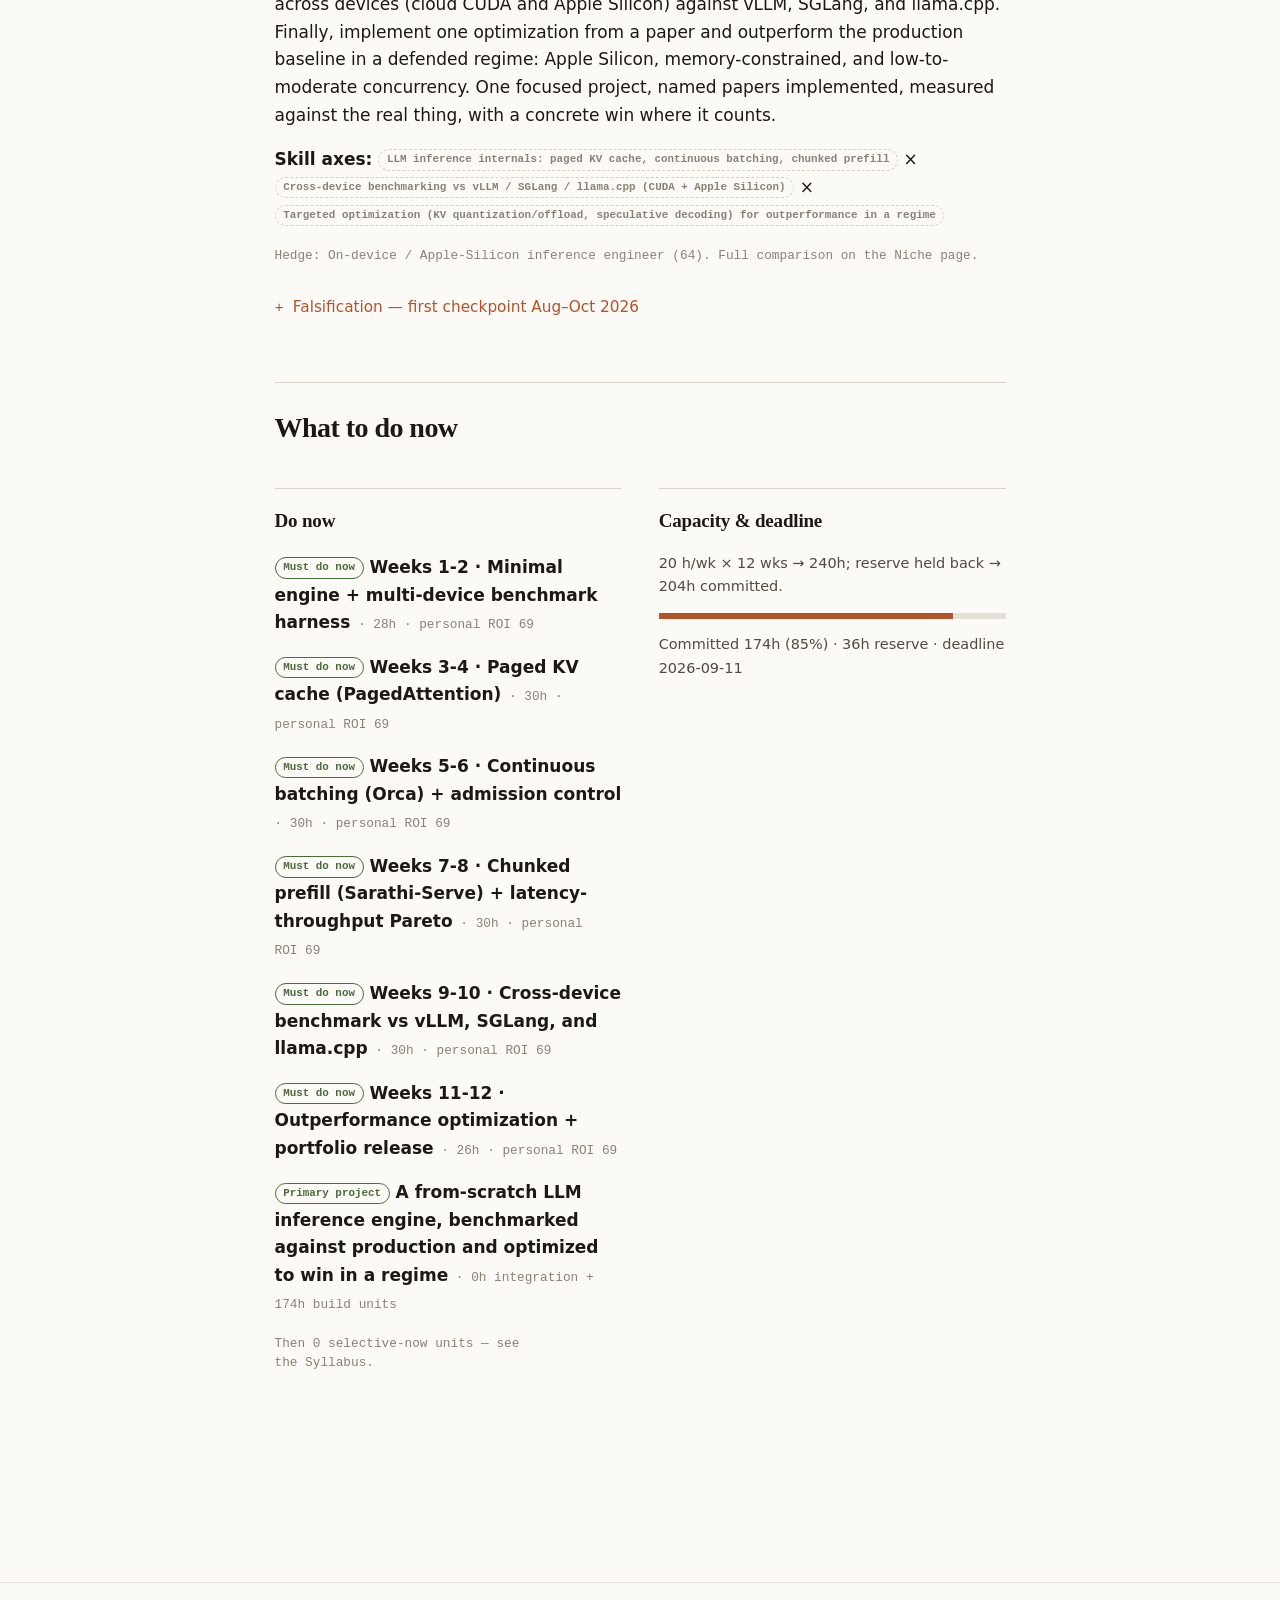
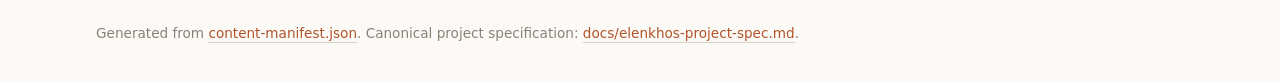
==== commit 78495bf2: "Audit + revise: multi-device benchmark + outperformance, delete deferred scope Goal 1 (delete deferr" ====
--- a/index.html
+++ b/index.html
@@ -1,8 +1,8 @@
 <!DOCTYPE html>
 <html lang="en"><head>
 <meta charset="utf-8"><meta name="viewport" content="width=device-width, initial-scale=1">
-<title>Overview · ElenkhosServe</title><meta name="description" content="A 12-week, depth-first LLM inference project: build a from-scratch engine, then implement a paged KV cache, Orca continuous batching, and Sarathi-Serve chunked prefill, benchmarked against vLLM.">
-<link rel="stylesheet" href="styles.css?v=20260616b"></head>
+<title>Overview · ElenkhosServe</title><meta name="description" content="A 12-week from-scratch LLM inference engine — paged KV cache, Orca continuous batching, Sarathi-Serve chunked prefill — benchmarked across cloud CUDA and Apple Silicon against vLLM, SGLang, and llama.cpp, then optimized to outperform the production baseline in a defended regime.">
+<link rel="stylesheet" href="styles.css?v=20260616c"></head>
 <body data-page="overview">
 <a class="skip-link" href="#main">Skip to content</a>
 <header class="site-header"><div class="header-inner">
@@ -18,11 +18,11 @@
 <li><a href="pages/resources.html">Resources</a></li>
 </ul></nav></div></header>
 <main id="main" data-canonical-id="page-overview">
-<h1>ElenkhosServe</h1><p class="lede">A from-scratch LLM inference engine, taken deep on the scheduling stack: a paged KV cache, Orca continuous batching, and Sarathi-Serve chunked prefill, with an SLO-aware scheduler and a reproducible benchmark against vLLM. One focused inference-systems project over 12 weeks.</p>
+<h1>ElenkhosServe</h1><p class="lede">A from-scratch LLM inference engine — paged KV cache, Orca continuous batching, Sarathi-Serve chunked prefill, SLO-aware admission — benchmarked across devices (cloud CUDA and Apple Silicon) against vLLM, SGLang, and llama.cpp, then optimized with a paper-backed technique to outperform the production baseline in a defended regime. One focused inference-systems project over 12 weeks.</p>
 <noscript><p>This site renders from <a href="content-manifest.json">content-manifest.json</a>. Enable JavaScript or read the canonical data files.</p></noscript>
 </main>
 <footer class="site-footer"><div class="inner">
 <p>Generated from <a href="content-manifest.json">content-manifest.json</a>. Canonical project specification: <a href="docs/elenkhos-project-spec.md">docs/elenkhos-project-spec.md</a>.</p>
 </div></footer>
-<script src="manifest-data.js?v=20260616b"></script><script src="signals-data.js?v=20260616b"></script><script src="app.js?v=20260616b"></script>
+<script src="manifest-data.js?v=20260616c"></script><script src="signals-data.js?v=20260616c"></script><script src="app.js?v=20260616c"></script>
 </body></html>
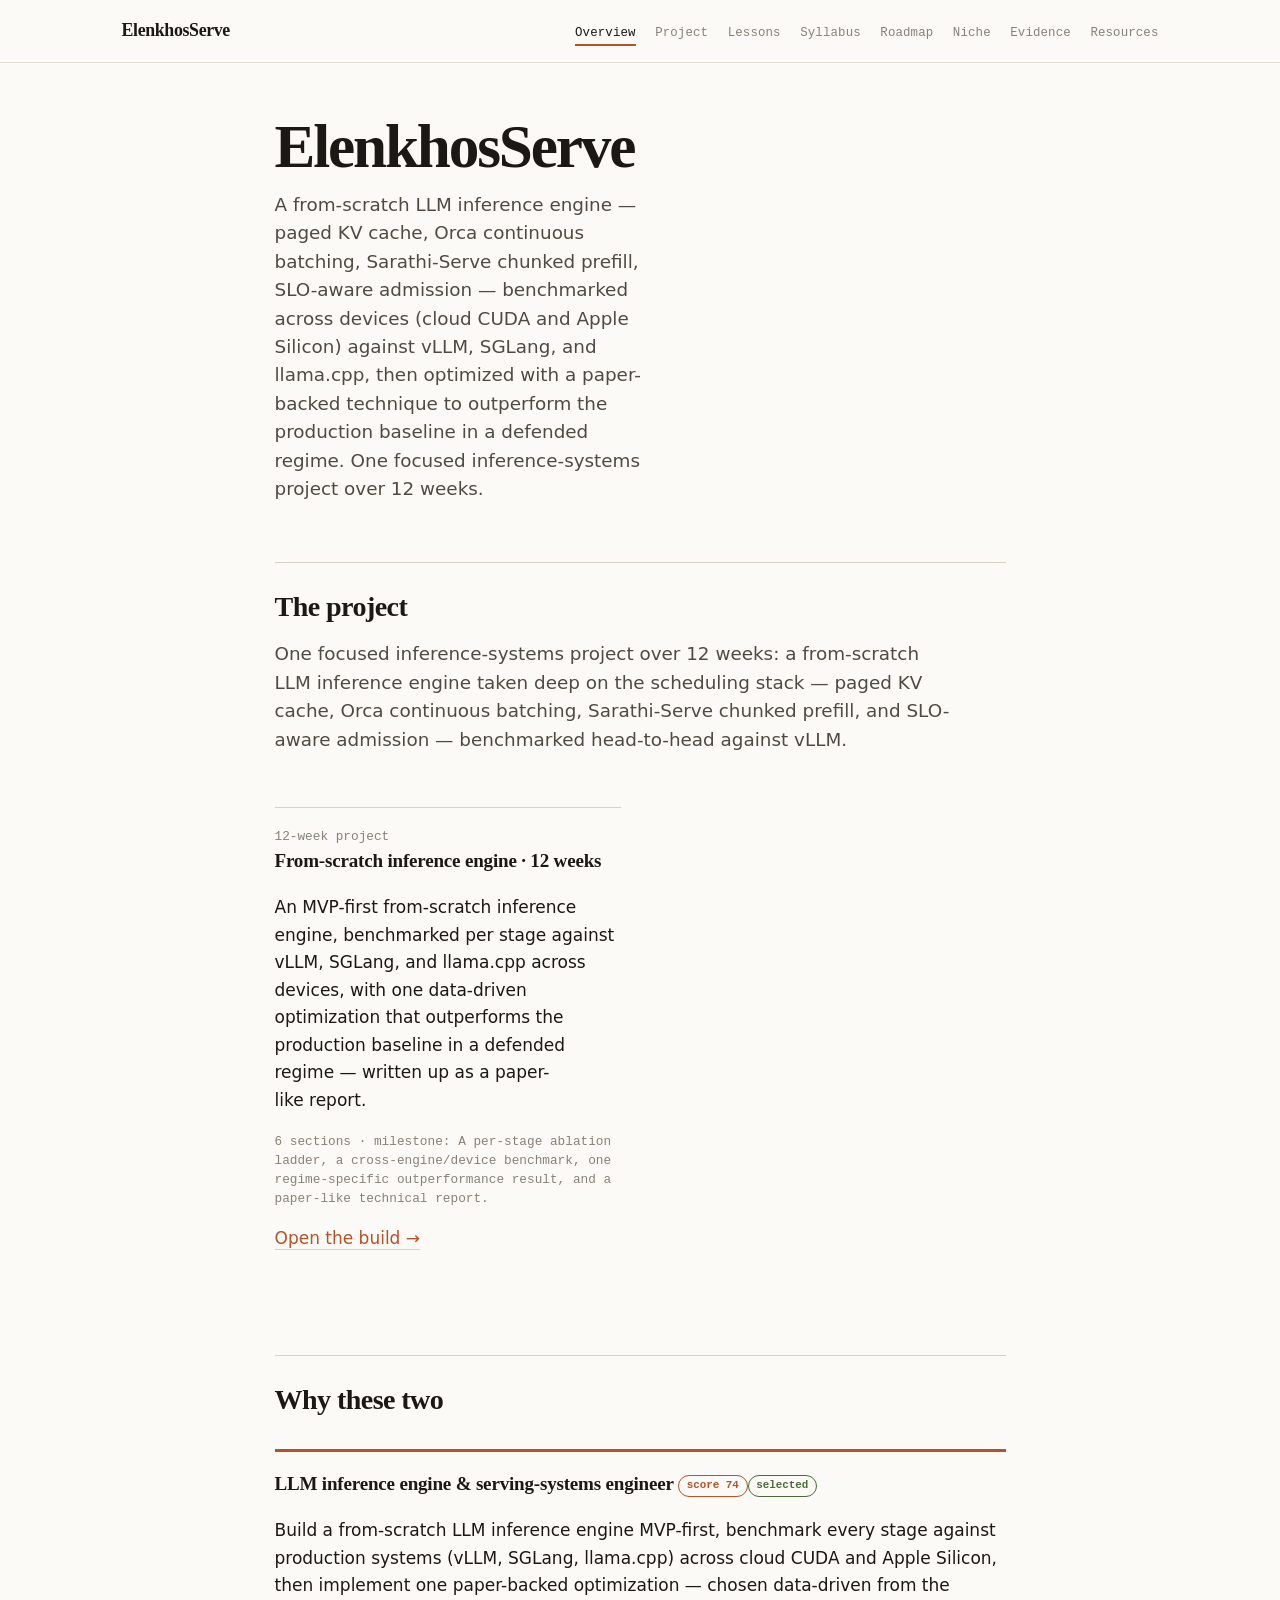
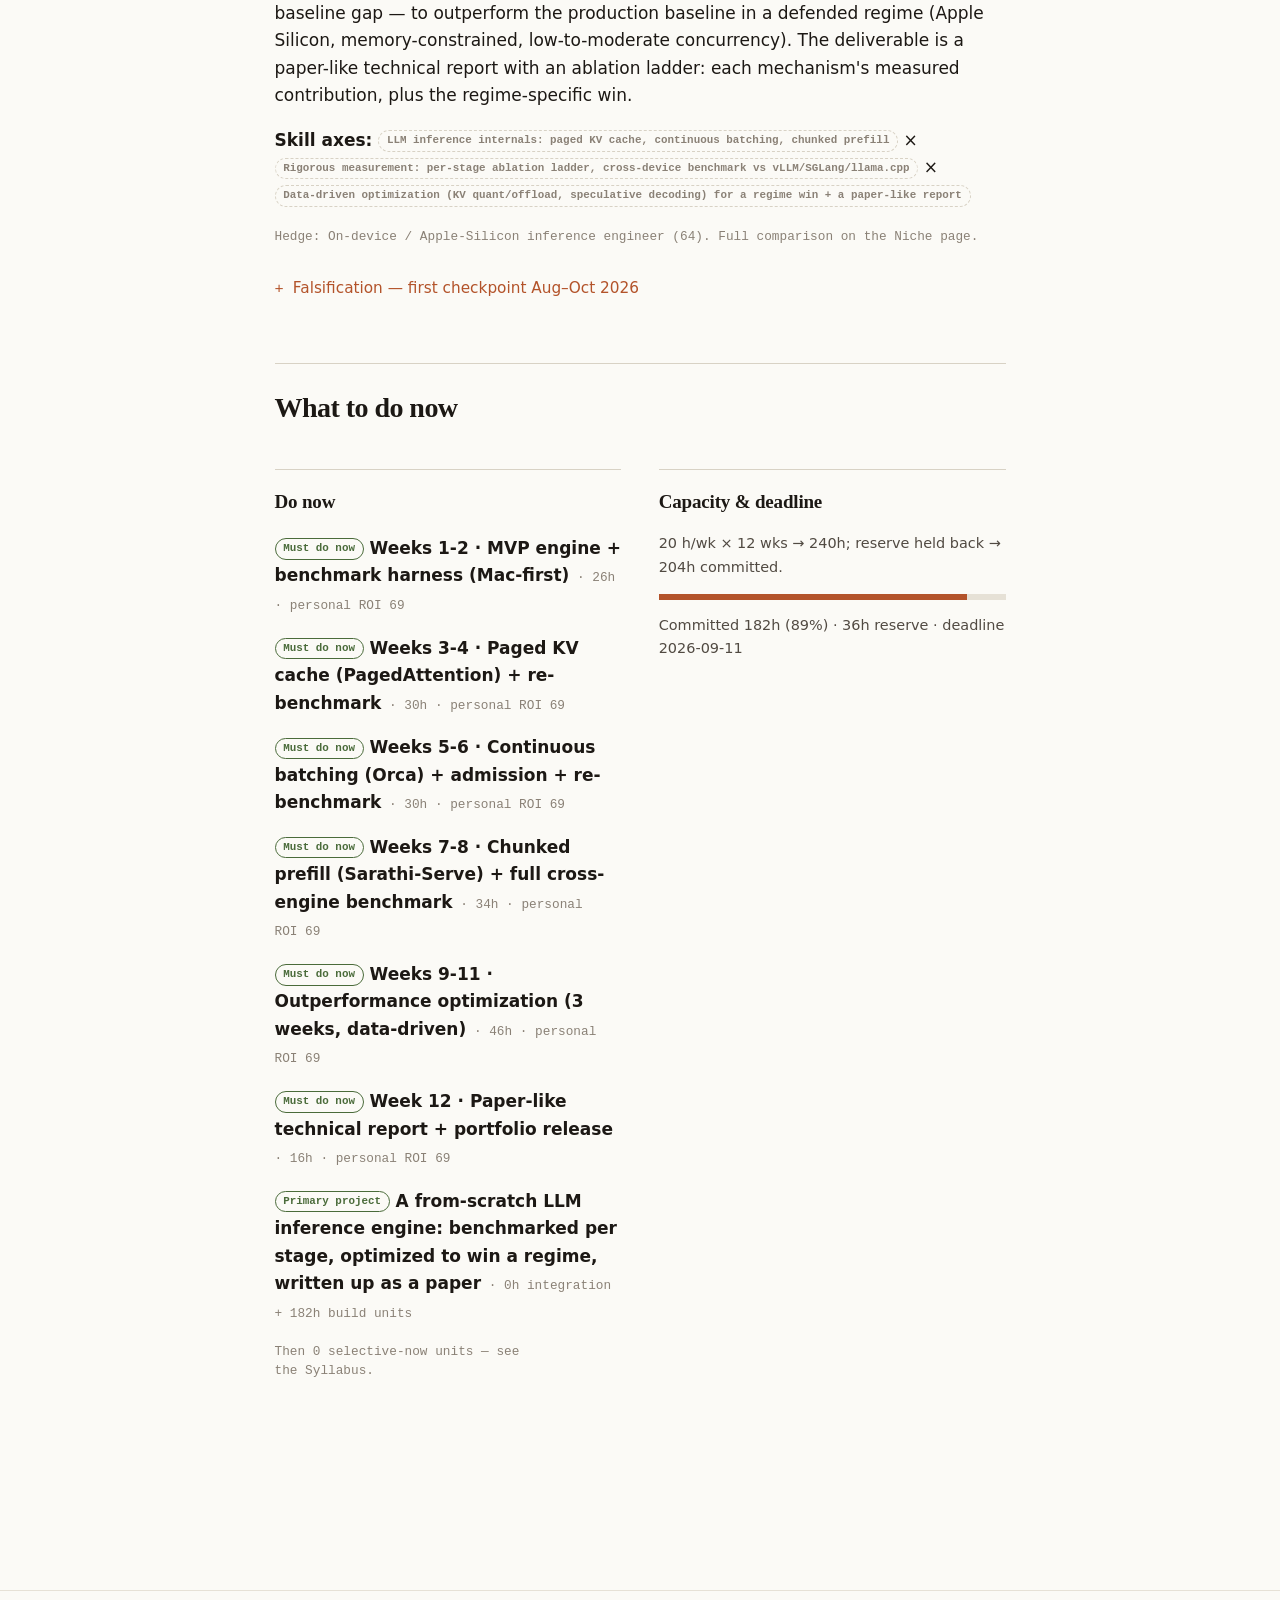
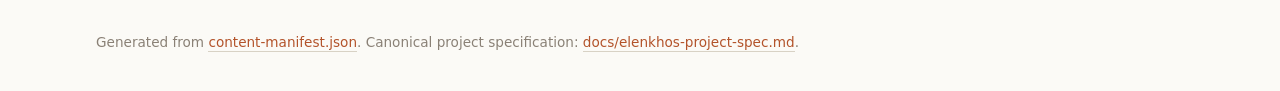
==== commit f4f89b68: "Rebalance timeline: MVP-first, 3-week optimization, paper-like report deliverable Q1 (timeline reaso" ====
--- a/index.html
+++ b/index.html
@@ -2,7 +2,7 @@
 <html lang="en"><head>
 <meta charset="utf-8"><meta name="viewport" content="width=device-width, initial-scale=1">
 <title>Overview · ElenkhosServe</title><meta name="description" content="A 12-week from-scratch LLM inference engine — paged KV cache, Orca continuous batching, Sarathi-Serve chunked prefill — benchmarked across cloud CUDA and Apple Silicon against vLLM, SGLang, and llama.cpp, then optimized to outperform the production baseline in a defended regime.">
-<link rel="stylesheet" href="styles.css?v=20260616c"></head>
+<link rel="stylesheet" href="styles.css?v=20260616d"></head>
 <body data-page="overview">
 <a class="skip-link" href="#main">Skip to content</a>
 <header class="site-header"><div class="header-inner">
@@ -24,5 +24,5 @@
 <footer class="site-footer"><div class="inner">
 <p>Generated from <a href="content-manifest.json">content-manifest.json</a>. Canonical project specification: <a href="docs/elenkhos-project-spec.md">docs/elenkhos-project-spec.md</a>.</p>
 </div></footer>
-<script src="manifest-data.js?v=20260616c"></script><script src="signals-data.js?v=20260616c"></script><script src="app.js?v=20260616c"></script>
+<script src="manifest-data.js?v=20260616d"></script><script src="signals-data.js?v=20260616d"></script><script src="app.js?v=20260616d"></script>
 </body></html>
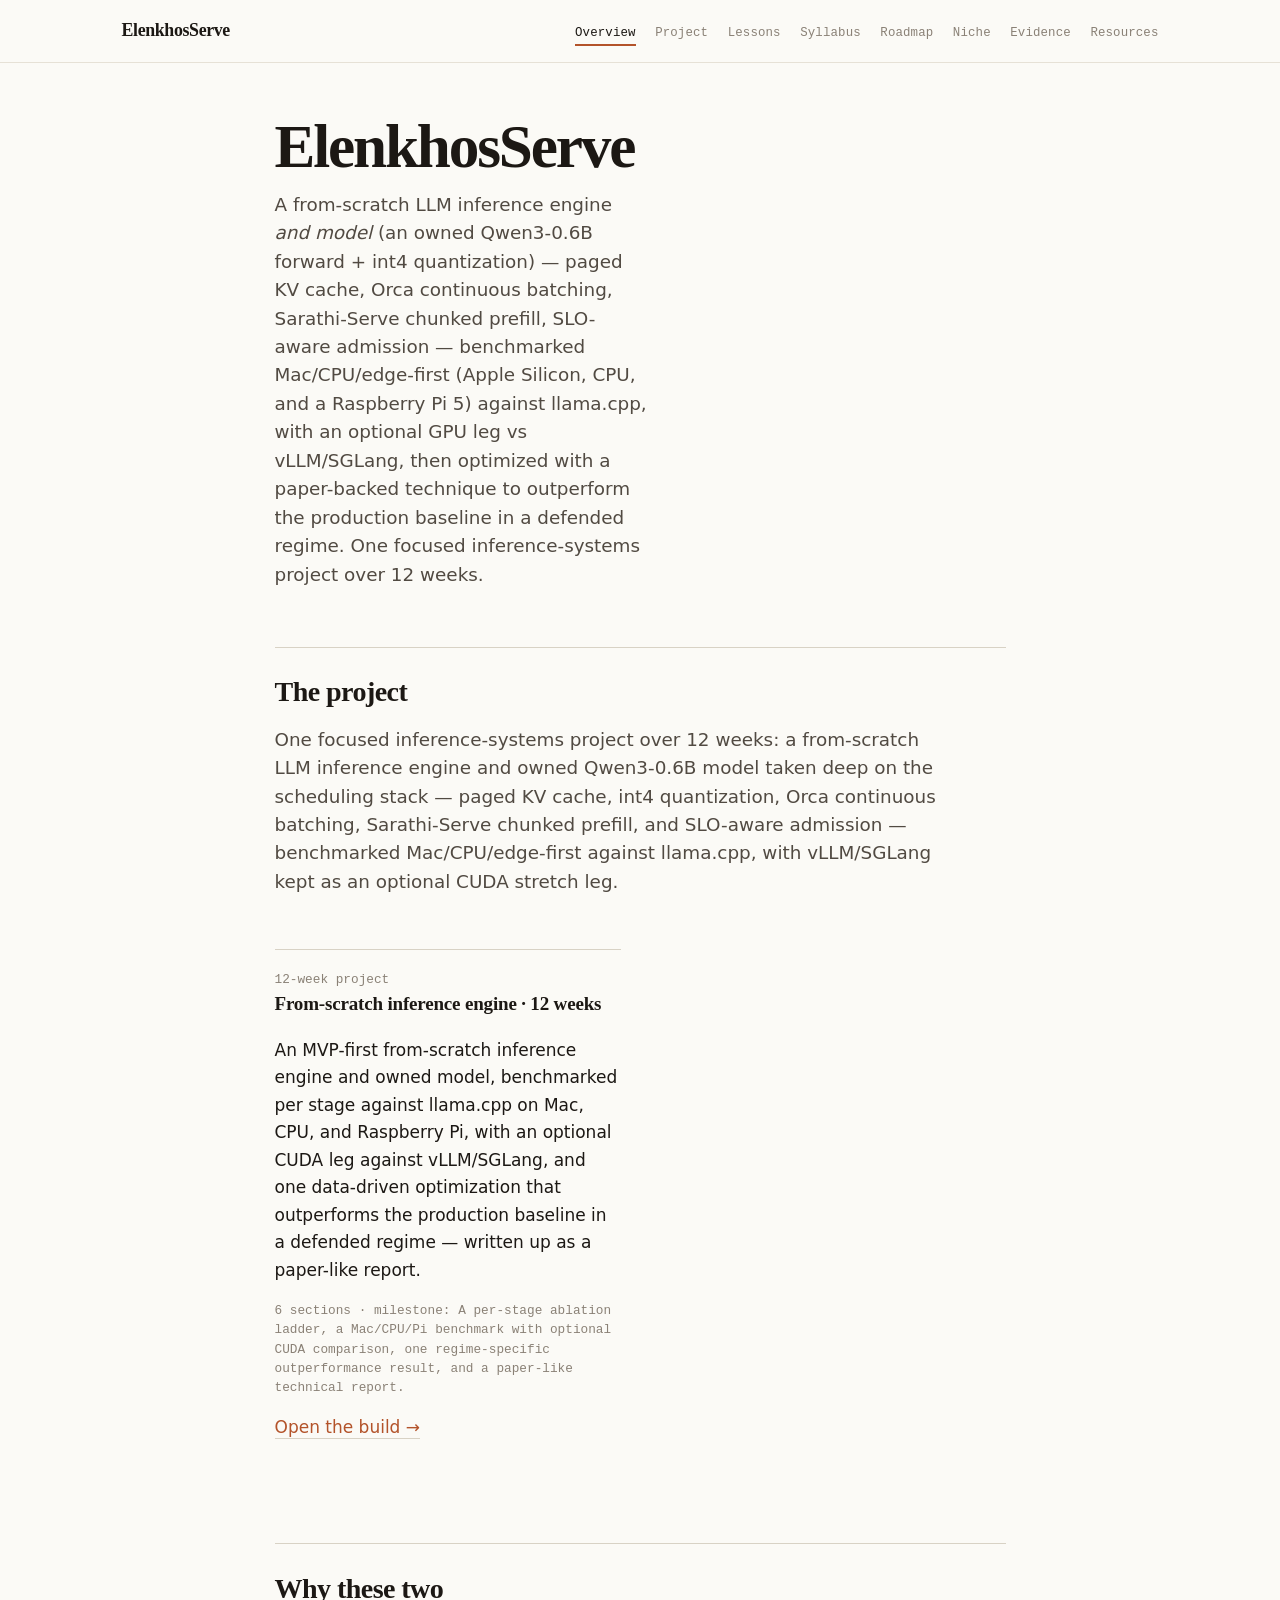
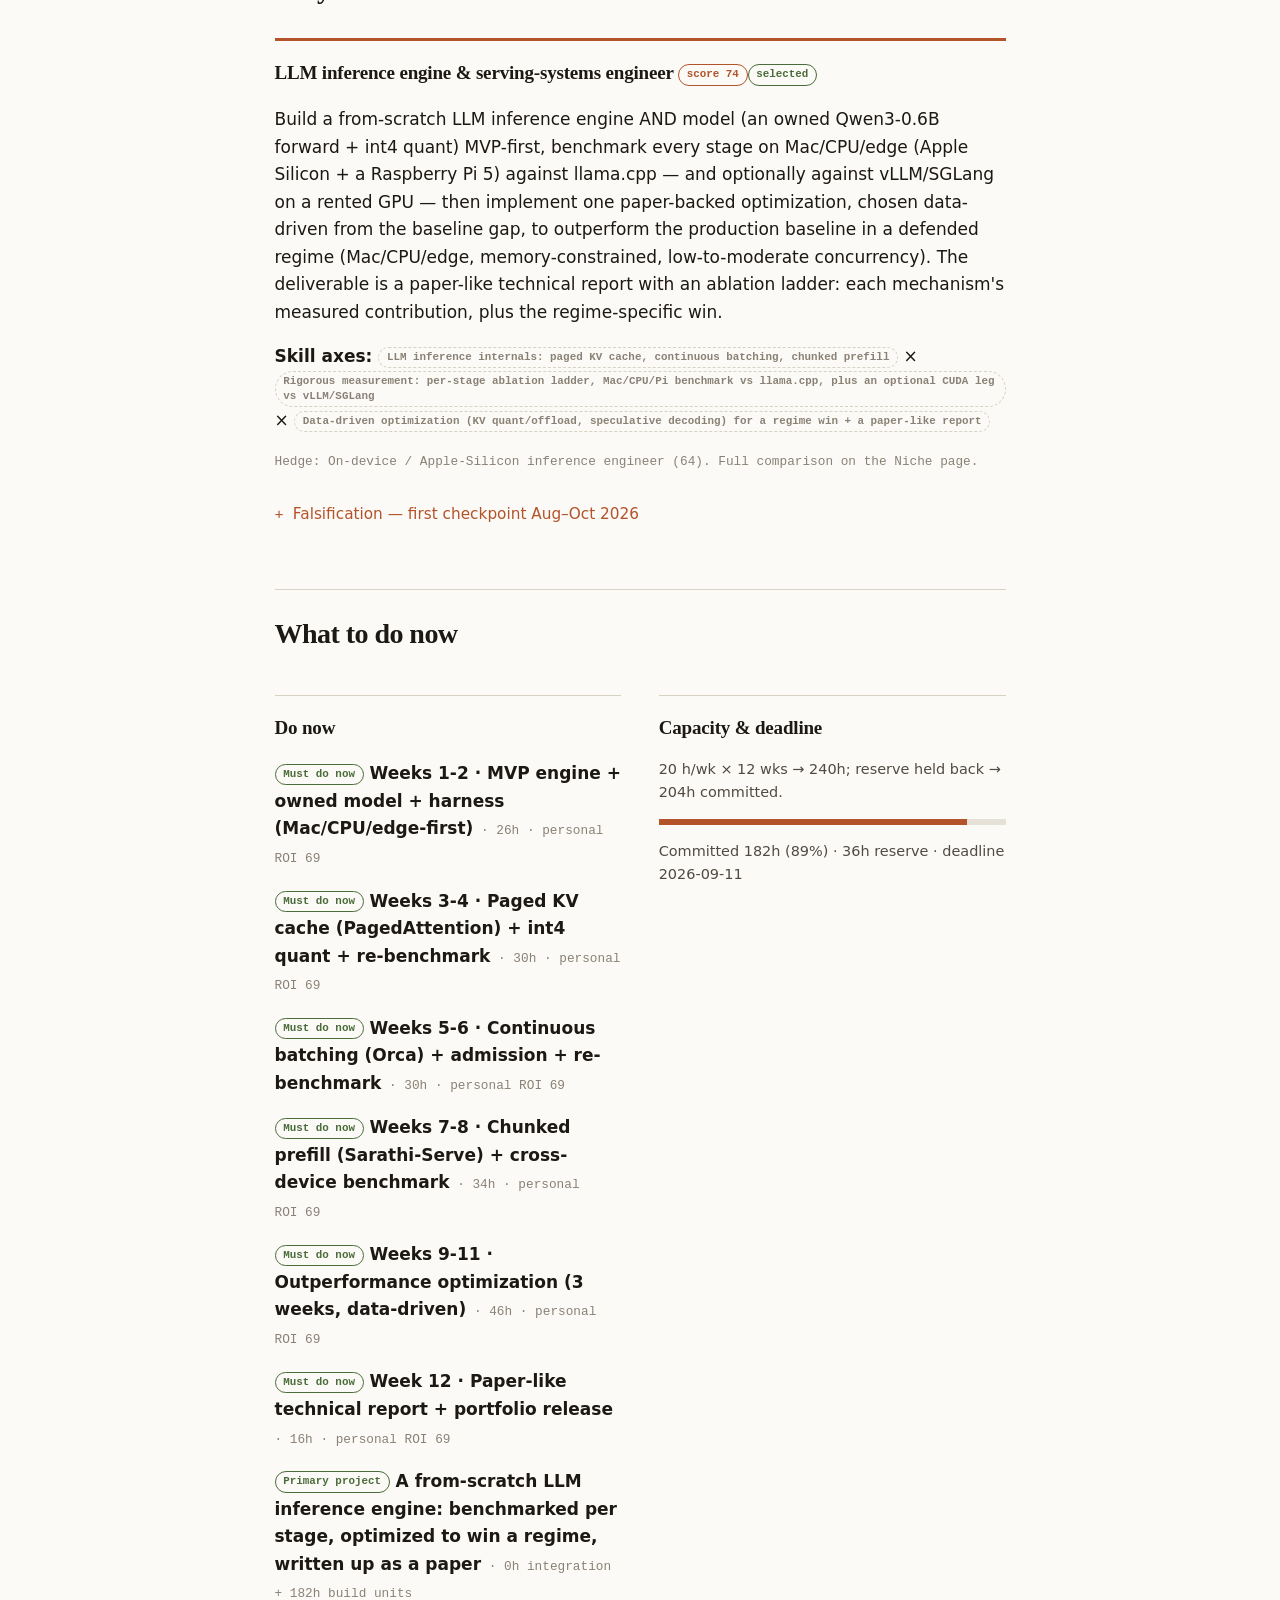
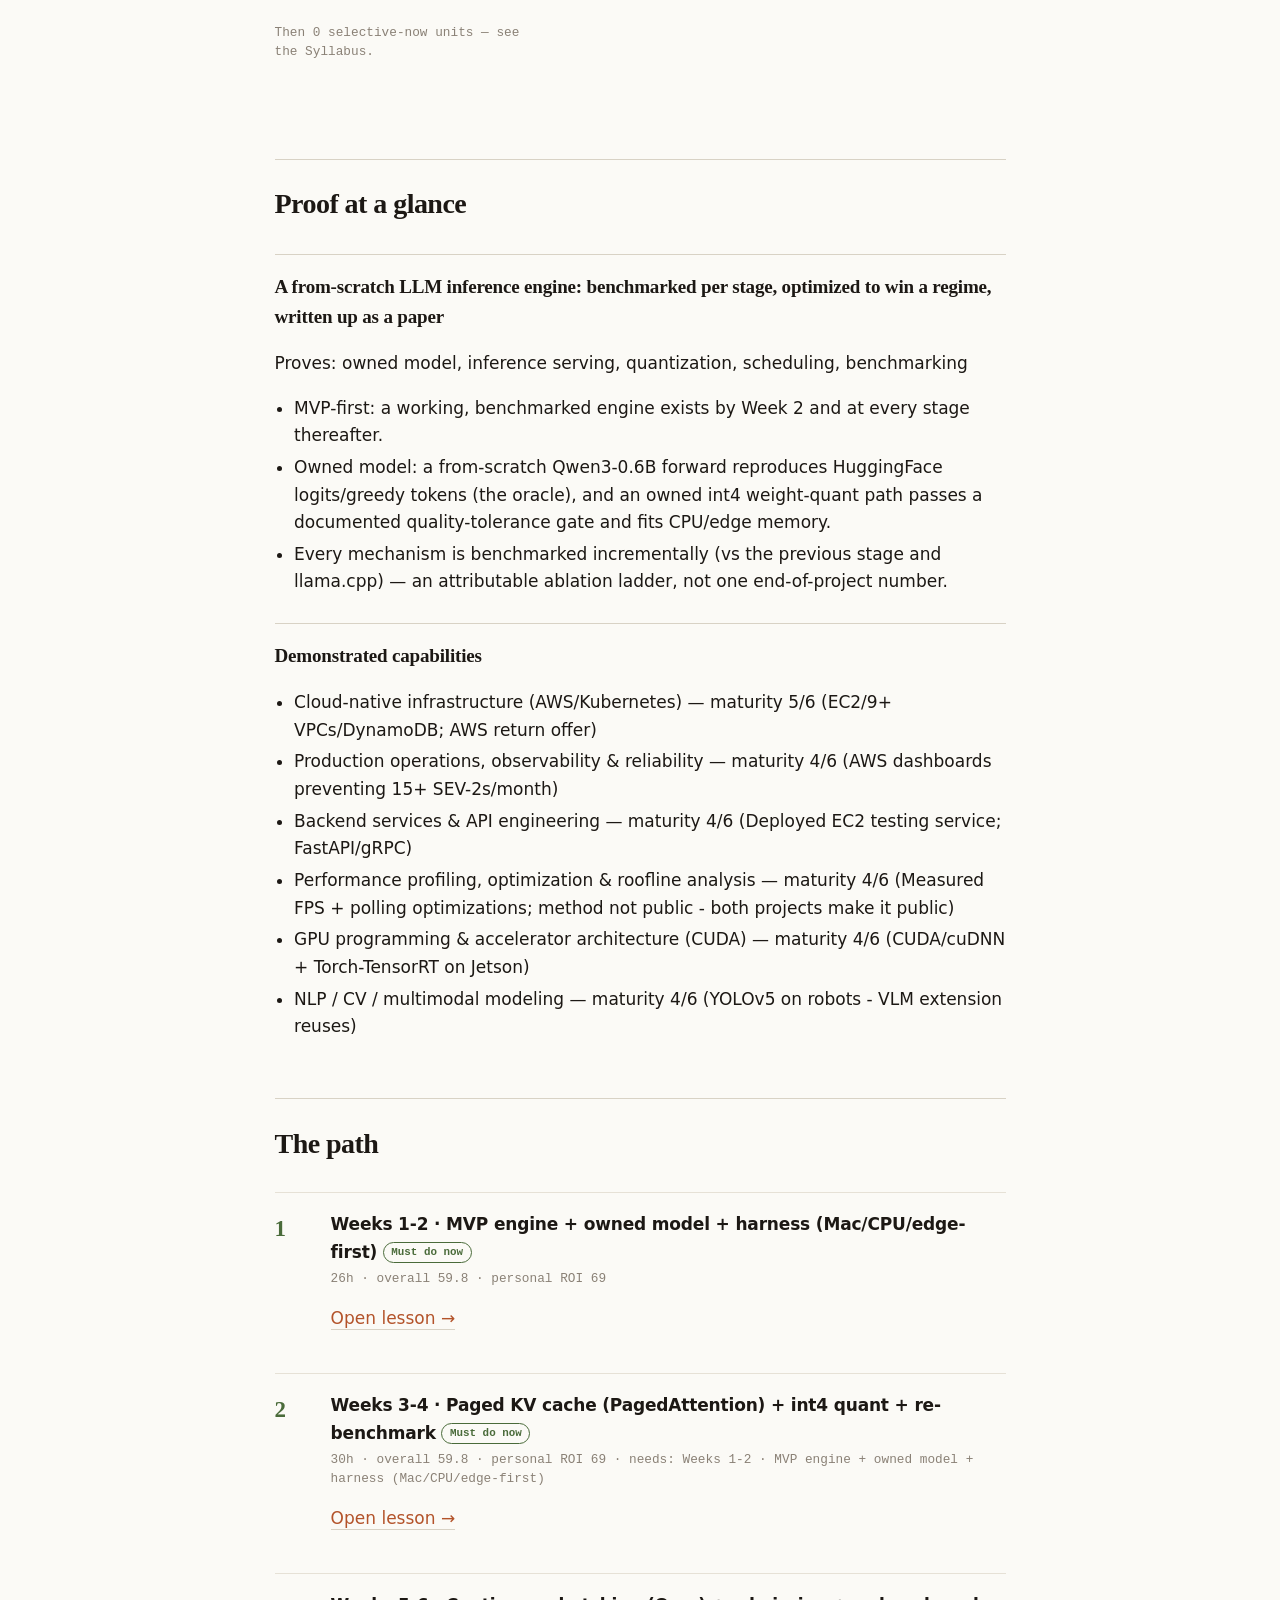
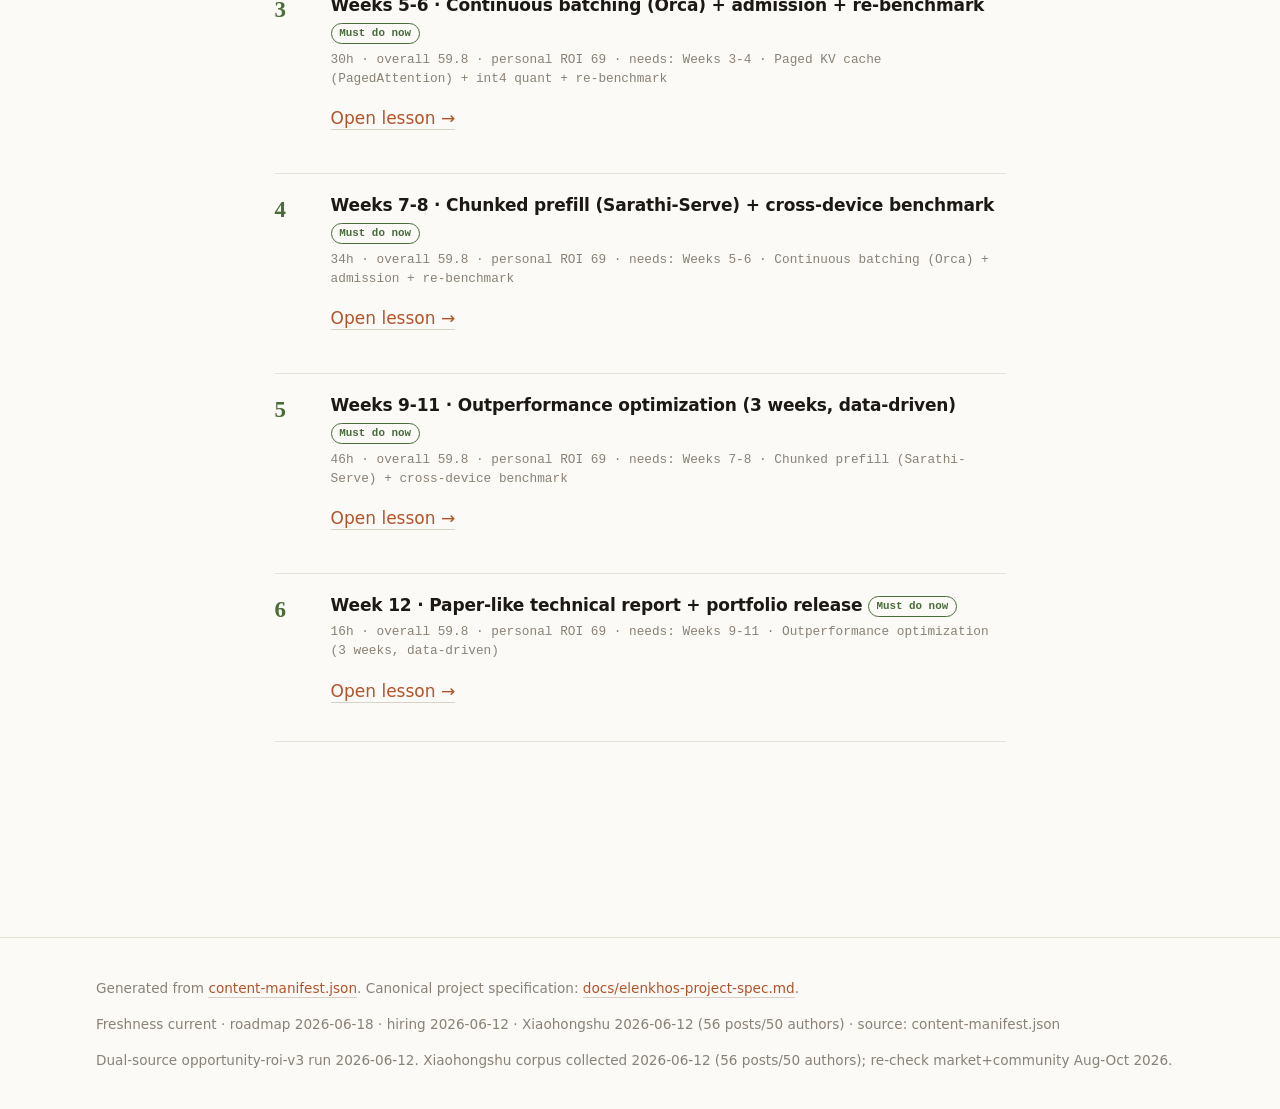
==== commit ef74f951: "Revise site for Mac CPU edge inference plan" ====
--- a/index.html
+++ b/index.html
@@ -1,8 +1,9 @@
 <!DOCTYPE html>
 <html lang="en"><head>
 <meta charset="utf-8"><meta name="viewport" content="width=device-width, initial-scale=1">
-<title>Overview · ElenkhosServe</title><meta name="description" content="A 12-week from-scratch LLM inference engine — paged KV cache, Orca continuous batching, Sarathi-Serve chunked prefill — benchmarked across cloud CUDA and Apple Silicon against vLLM, SGLang, and llama.cpp, then optimized to outperform the production baseline in a defended regime.">
-<link rel="stylesheet" href="styles.css?v=20260616d"></head>
+<link rel="icon" href="data:,">
+<title>Overview · ElenkhosServe</title><meta name="description" content="A 12-week from-scratch LLM inference engine AND model (an owned Qwen3-0.6B forward + int4 quantization) — paged KV cache, Orca continuous batching, Sarathi-Serve chunked prefill — benchmarked Mac/CPU/edge-first (Apple Silicon, CPU, and a Raspberry Pi 5) against llama.cpp, with an optional GPU leg vs vLLM/SGLang, then optimized to outperform the production baseline in a defended regime.">
+<link rel="stylesheet" href="styles.css?v=20260618b"></head>
 <body data-page="overview">
 <a class="skip-link" href="#main">Skip to content</a>
 <header class="site-header"><div class="header-inner">
@@ -18,11 +19,11 @@
 <li><a href="pages/resources.html">Resources</a></li>
 </ul></nav></div></header>
 <main id="main" data-canonical-id="page-overview">
-<h1>ElenkhosServe</h1><p class="lede">A from-scratch LLM inference engine — paged KV cache, Orca continuous batching, Sarathi-Serve chunked prefill, SLO-aware admission — benchmarked across devices (cloud CUDA and Apple Silicon) against vLLM, SGLang, and llama.cpp, then optimized with a paper-backed technique to outperform the production baseline in a defended regime. One focused inference-systems project over 12 weeks.</p>
+<h1>ElenkhosServe</h1><p class="lede">A from-scratch LLM inference engine <em>and model</em> (an owned Qwen3-0.6B forward + int4 quantization) — paged KV cache, Orca continuous batching, Sarathi-Serve chunked prefill, SLO-aware admission — benchmarked Mac/CPU/edge-first (Apple Silicon, CPU, and a Raspberry Pi 5) against llama.cpp, with an optional GPU leg vs vLLM/SGLang, then optimized with a paper-backed technique to outperform the production baseline in a defended regime. One focused inference-systems project over 12 weeks.</p>
 <noscript><p>This site renders from <a href="content-manifest.json">content-manifest.json</a>. Enable JavaScript or read the canonical data files.</p></noscript>
 </main>
 <footer class="site-footer"><div class="inner">
 <p>Generated from <a href="content-manifest.json">content-manifest.json</a>. Canonical project specification: <a href="docs/elenkhos-project-spec.md">docs/elenkhos-project-spec.md</a>.</p>
 </div></footer>
-<script src="manifest-data.js?v=20260616d"></script><script src="signals-data.js?v=20260616d"></script><script src="app.js?v=20260616d"></script>
+<script src="manifest-data.js?v=20260618b"></script><script src="signals-data.js?v=20260618b"></script><script src="app.js?v=20260618b"></script>
 </body></html>
--- a/styles.css
+++ b/styles.css
@@ -79,8 +79,8 @@
 dd { margin: .1rem 0 0; }
 
 /* ---------- chips: quiet, text-first ---------- */
-.chip { display: inline-block; font: 600 .64rem/1.4 var(--mono); letter-spacing: 0; text-transform: none;
-  padding: .12rem .45rem; border: 1px solid var(--rule-2); border-radius: 999px; color: var(--ink-3); background: transparent; white-space: nowrap; vertical-align: middle; }
+.chip { display: inline-block; max-width: 100%; font: 600 .64rem/1.4 var(--mono); letter-spacing: 0; text-transform: none;
+  padding: .12rem .45rem; border: 1px solid var(--rule-2); border-radius: 999px; color: var(--ink-3); background: transparent; white-space: normal; overflow-wrap: anywhere; vertical-align: middle; }
 .chip.status-must_do_now { color: var(--good); border-color: var(--good); }
 .chip.status-selective_now { color: var(--accent); border-color: var(--accent); }
 .chip.status-later { color: var(--warn); border-color: color-mix(in srgb, var(--warn) 50%, var(--rule-2)); }
@@ -212,8 +212,8 @@
 @media (max-width: 640px) {
   :root { font-size: 16px; }
   .header-inner { padding: .7rem 1.1rem; }
-  nav.site-nav { order: 3; width: 100%; overflow-x: auto; padding-bottom: .2rem; }
-  nav.site-nav ul { width: max-content; flex-wrap: nowrap; }
+  nav.site-nav { order: 3; width: 100%; overflow-x: visible; padding-bottom: .2rem; }
+  nav.site-nav ul { width: 100%; flex-wrap: wrap; gap: .1rem .8rem; }
   main { padding: 1.6rem 1.1rem 4rem; }
   h2 { margin-top: 2.2rem; }
   th, td { min-width: 8rem; }
